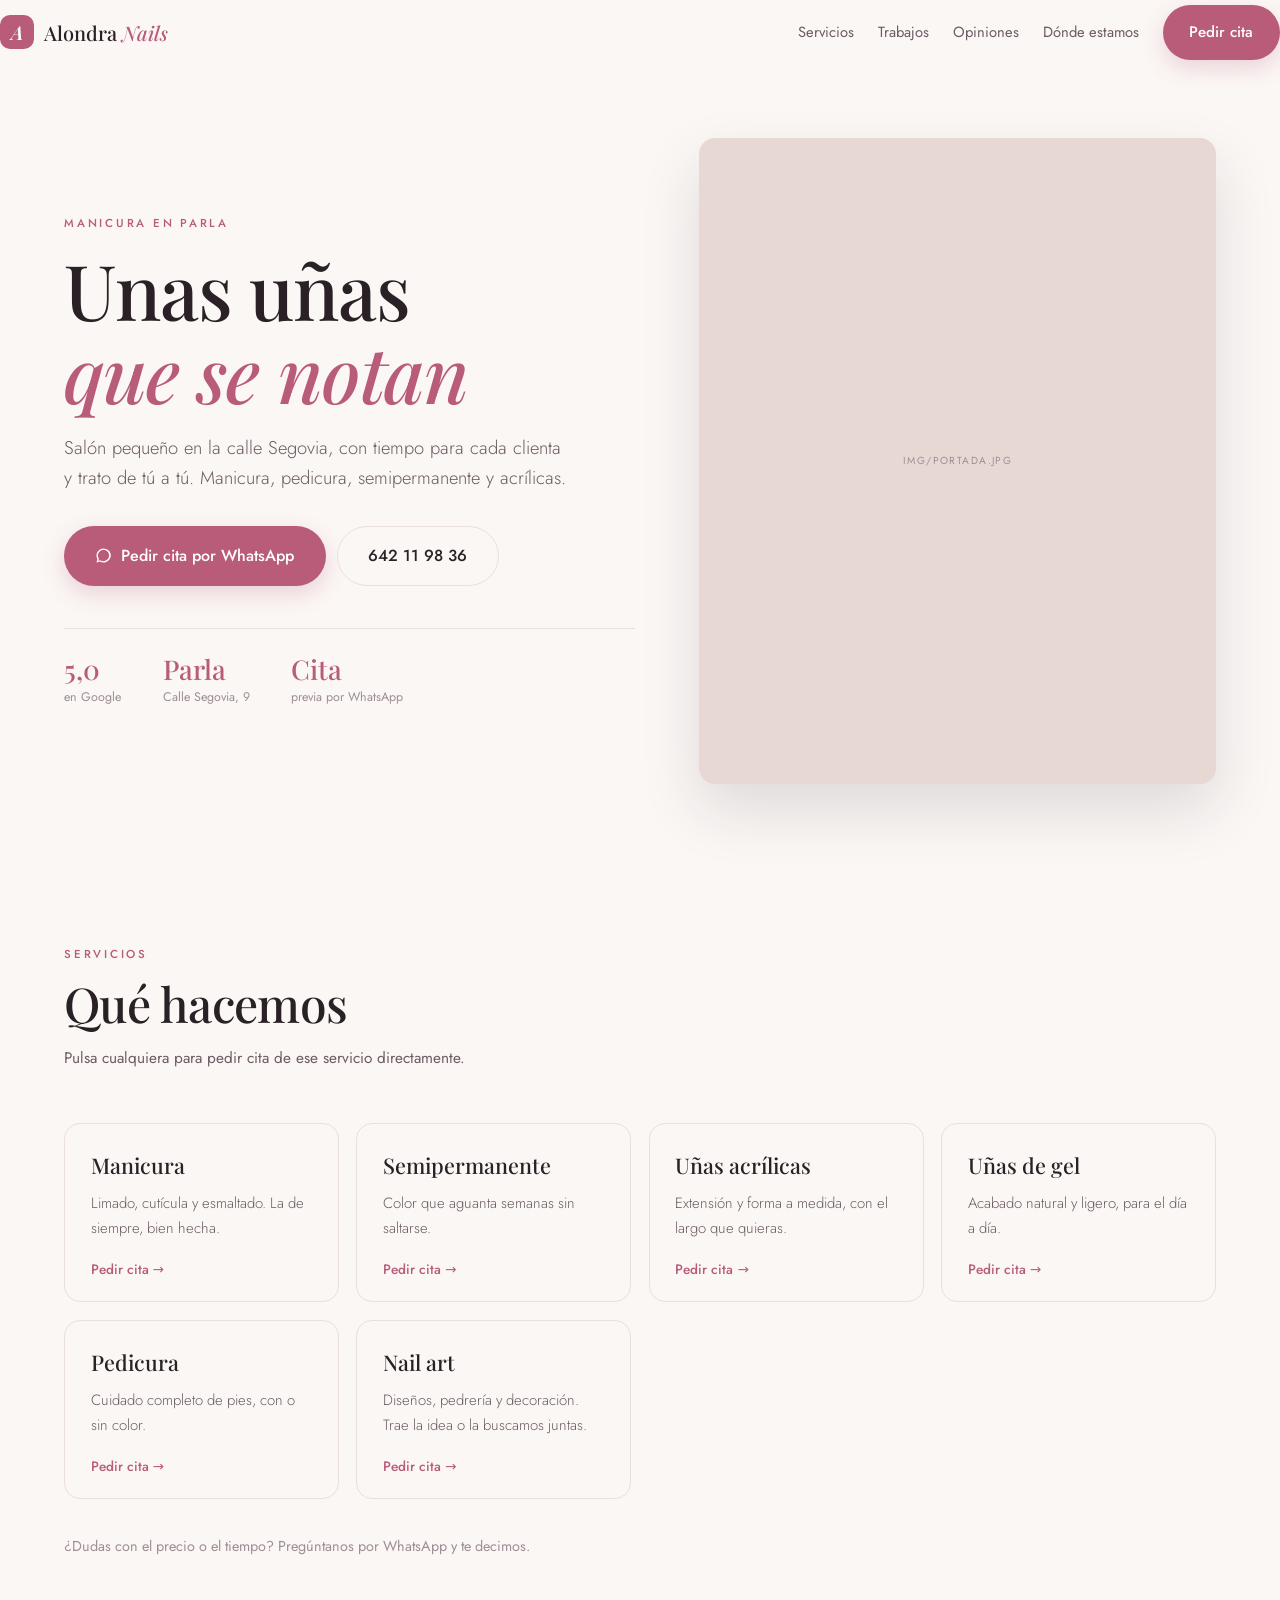
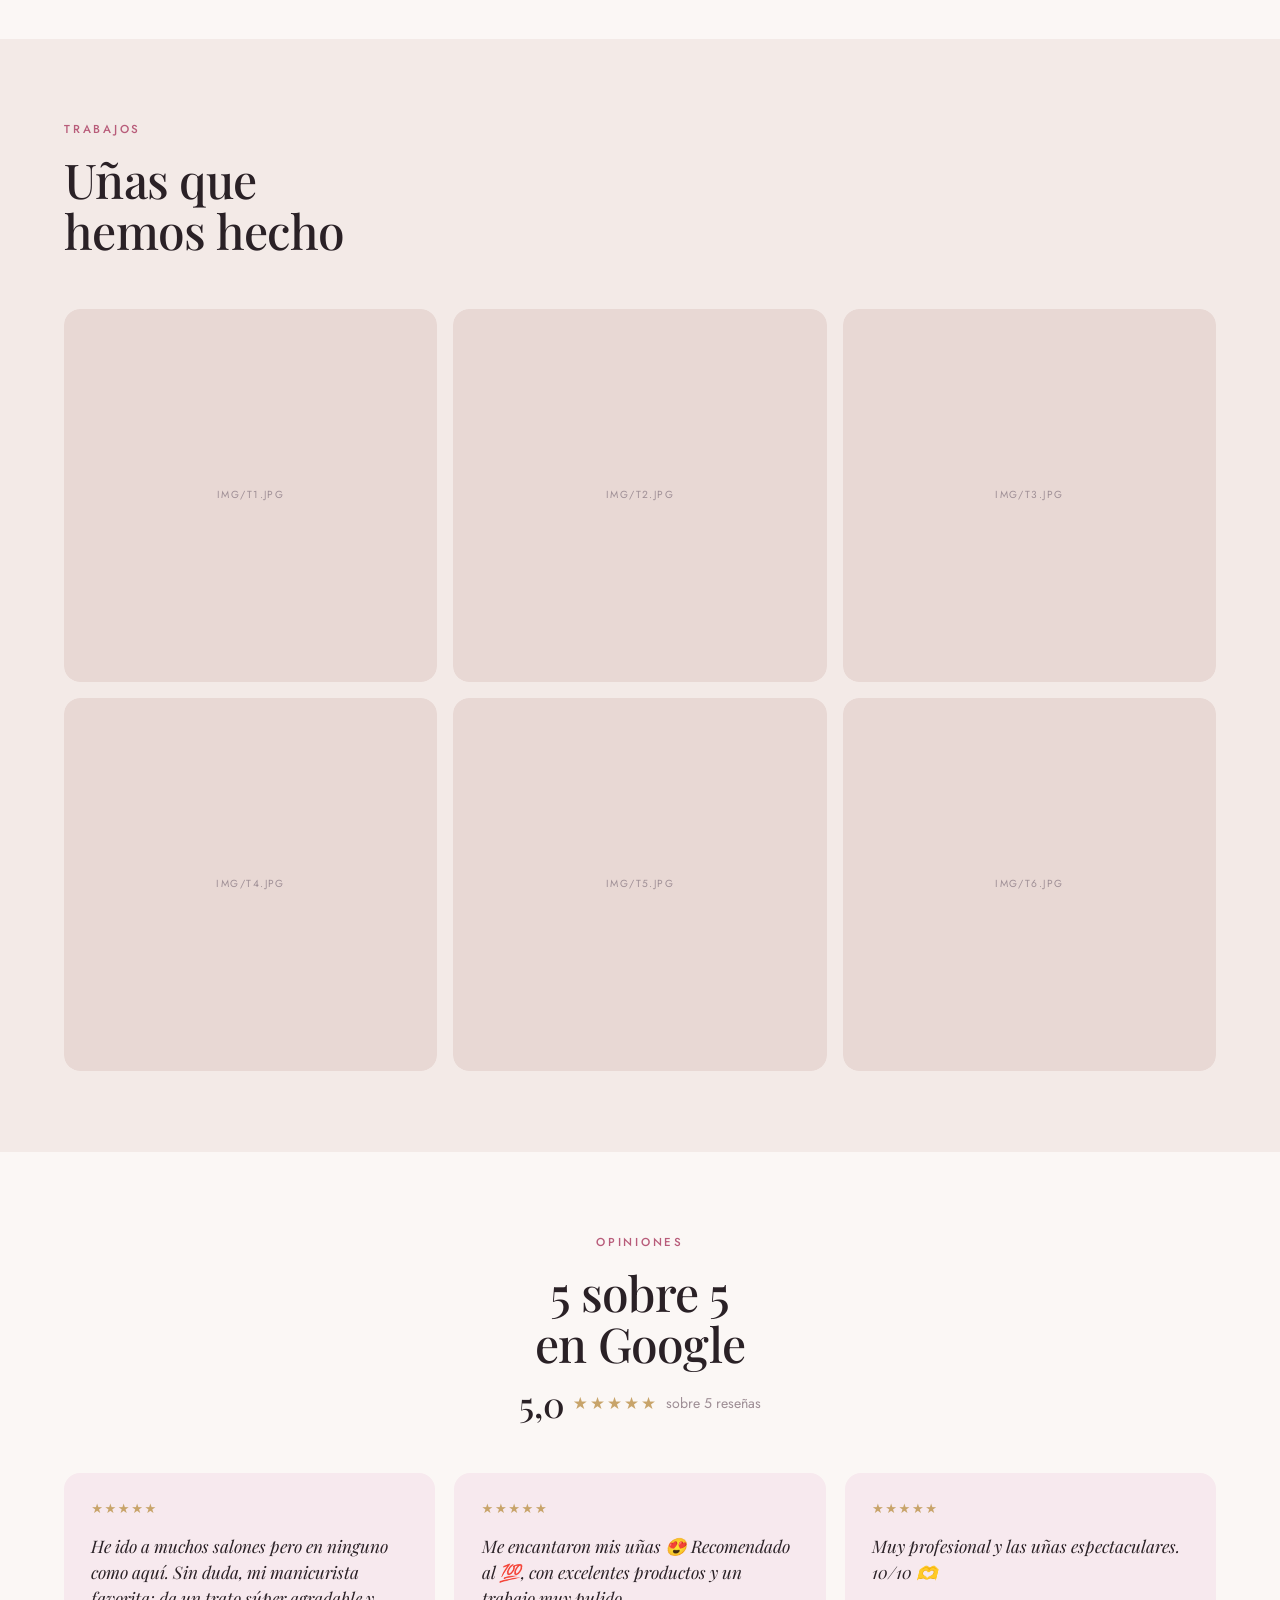
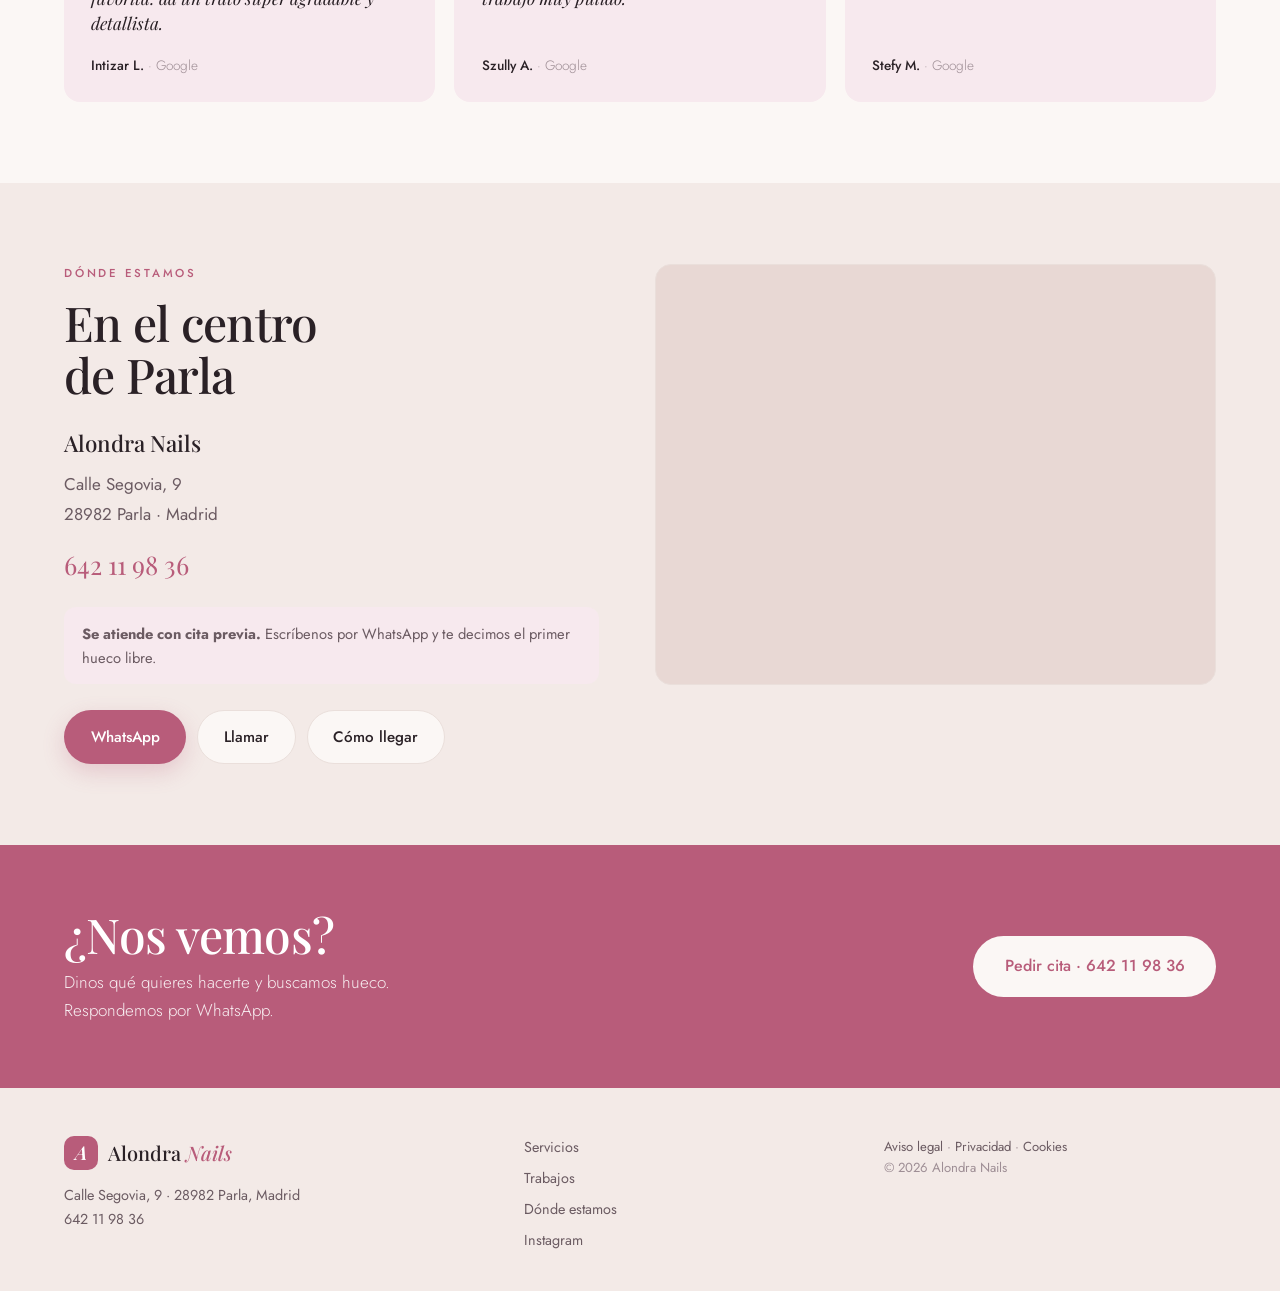
==== alondra-nails/index.html @ 0e596aa4 "Añadir la web de Alondra Nails Salón de manicura en Parla. Datos de su ficha de Google: dirección en" ====
<!DOCTYPE html>
<html lang="es">
<head>
<meta charset="utf-8">
<meta name="viewport" content="width=device-width, initial-scale=1">
<title>Alondra Nails — Manicura en Parla</title>
<meta name="description" content="Salón de manicura en Parla, Madrid. Calle Segovia 9. Manicura, pedicura, semipermanente y uñas acrílicas. 5 sobre 5 en Google. Pide cita por WhatsApp: 642 11 98 36.">
<meta name="theme-color" content="#FBF7F5">
<!-- TODO: canonical y og:image absolutos cuando haya dominio -->

<meta property="og:type" content="website">
<meta property="og:title" content="Alondra Nails — Manicura en Parla">
<meta property="og:description" content="Manicura, pedicura y uñas en Parla. Cita por WhatsApp.">
<meta property="og:locale" content="es_ES">

<link rel="icon" href="data:image/svg+xml,%3Csvg xmlns='http://www.w3.org/2000/svg' viewBox='0 0 32 32'%3E%3Crect width='32' height='32' rx='8' fill='%23B85C7A'/%3E%3Ctext x='16' y='23' font-family='Georgia,serif' font-size='19' font-style='italic' fill='%23FBF7F5' text-anchor='middle'%3EA%3C/text%3E%3C/svg%3E">

<link rel="preconnect" href="https://fonts.googleapis.com">
<link rel="preconnect" href="https://fonts.gstatic.com" crossorigin>
<link href="https://fonts.googleapis.com/css2?family=Playfair+Display:ital,wght@0,500;0,600;1,500&family=Jost:wght@300;400;500;600&display=swap" rel="stylesheet">
<link rel="stylesheet" href="styles.css">

<!-- Sin aggregateRating a propósito: Google no admite que un negocio publique
     su propia valoración media y puede penalizar el resultado enriquecido.
     El 5,0 sí aparece en el texto visible de la página. -->
<script type="application/ld+json">
{
  "@context": "https://schema.org",
  "@type": "NailSalon",
  "name": "Alondra Nails",
  "description": "Salón de manicura en Parla, Madrid.",
  "telephone": "+34642119836",
  "address": {
    "@type": "PostalAddress",
    "streetAddress": "Calle Segovia, 9",
    "postalCode": "28982",
    "addressLocality": "Parla",
    "addressRegion": "Madrid",
    "addressCountry": "ES"
  },
  "areaServed": "Parla, Madrid",
  "currenciesAccepted": "EUR"
}
</script>
</head>
<body>

<a class="skip" href="#main">Saltar al contenido</a>

<header class="bar" id="bar">
  <div class="wrap bar__in">
    <a class="brand" href="#top">
      <span class="brand__mark" aria-hidden="true">A</span>
      <span class="brand__name">Alondra <em>Nails</em></span>
    </a>

    <nav class="nav" id="nav" aria-label="Principal">
      <a href="#servicios">Servicios</a>
      <a href="#trabajos">Trabajos</a>
      <a href="#opiniones">Opiniones</a>
      <a href="#donde">Dónde estamos</a>
      <a class="btn btn--solid nav__cta" href="#" data-cita="general">Pedir cita</a>
    </nav>

    <button class="burger" id="burger" aria-label="Abrir menú" aria-expanded="false" aria-controls="nav">
      <span></span><span></span>
    </button>
  </div>
</header>

<main id="main">

  <!-- ══════════ PORTADA ══════════ -->
  <section class="hero" id="top">
    <div class="wrap hero__grid">
      <div>
        <p class="kicker" data-reveal>Manicura en Parla</p>
        <h1 data-reveal>Unas uñas<br><em>que se notan</em></h1>
        <p class="lead" data-reveal>
          Salón pequeño en la calle Segovia, con tiempo para cada clienta y
          trato de tú a tú. Manicura, pedicura, semipermanente y acrílicas.
        </p>

        <div class="cta-row" data-reveal>
          <a class="btn btn--solid btn--lg" href="#" data-cita="general">
            <svg class="ico" viewBox="0 0 24 24" aria-hidden="true"><path d="M12 2a10 10 0 00-8.6 15l-1.3 4.8 4.9-1.3A10 10 0 1012 2zm0 18a8 8 0 01-4.1-1.1l-.3-.2-2.9.8.8-2.8-.2-.3A8 8 0 1112 20z"/></svg>
            Pedir cita por WhatsApp
          </a>
          <a class="btn btn--line btn--lg" href="tel:+34642119836">642 11 98 36</a>
        </div>

        <dl class="facts" data-reveal>
          <div><dt>5,0</dt><dd>en Google</dd></div>
          <div><dt>Parla</dt><dd>Calle Segovia, 9</dd></div>
          <div><dt>Cita</dt><dd>previa por WhatsApp</dd></div>
        </dl>
      </div>

      <figure class="ph hero__ph" data-label="img/portada.jpg" data-reveal>
        <img src="img/portada.jpg" alt="Trabajo de uñas de Alondra Nails" fetchpriority="high" decoding="async">
      </figure>
    </div>
  </section>

  <!-- ══════════ SERVICIOS ══════════ -->
  <section class="sec" id="servicios">
    <div class="wrap">
      <header class="sec__head" data-reveal>
        <p class="kicker">Servicios</p>
        <h2>Qué hacemos</h2>
        <p class="sec__note">
          <!-- TODO: confirmar la lista completa y los precios con el salón.
                    Estos son los servicios habituales de un salón de manicura;
                    no vienen de su ficha. -->
          Pulsa cualquiera para pedir cita de ese servicio directamente.
        </p>
      </header>

      <ul class="servicios" data-reveal>
        <li>
          <h3>Manicura</h3>
          <p>Limado, cutícula y esmaltado. La de siempre, bien hecha.</p>
          <a class="servicios__cta" href="#" data-cita="manicura">Pedir cita →</a>
        </li>
        <li>
          <h3>Semipermanente</h3>
          <p>Color que aguanta semanas sin saltarse.</p>
          <a class="servicios__cta" href="#" data-cita="esmaltado semipermanente">Pedir cita →</a>
        </li>
        <li>
          <h3>Uñas acrílicas</h3>
          <p>Extensión y forma a medida, con el largo que quieras.</p>
          <a class="servicios__cta" href="#" data-cita="uñas acrílicas">Pedir cita →</a>
        </li>
        <li>
          <h3>Uñas de gel</h3>
          <p>Acabado natural y ligero, para el día a día.</p>
          <a class="servicios__cta" href="#" data-cita="uñas de gel">Pedir cita →</a>
        </li>
        <li>
          <h3>Pedicura</h3>
          <p>Cuidado completo de pies, con o sin color.</p>
          <a class="servicios__cta" href="#" data-cita="pedicura">Pedir cita →</a>
        </li>
        <li>
          <h3>Nail art</h3>
          <p>Diseños, pedrería y decoración. Trae la idea o la buscamos juntas.</p>
          <a class="servicios__cta" href="#" data-cita="nail art">Pedir cita →</a>
        </li>
      </ul>

      <p class="sec__foot" data-reveal>
        <!-- TODO: añadir precios cuando los facilite el salón -->
        ¿Dudas con el precio o el tiempo? Pregúntanos por WhatsApp y te decimos.
      </p>
    </div>
  </section>

  <!-- ══════════ TRABAJOS ══════════ -->
  <section class="sec sec--tint" id="trabajos">
    <div class="wrap">
      <header class="sec__head" data-reveal>
        <p class="kicker">Trabajos</p>
        <h2>Uñas que<br>hemos hecho</h2>
      </header>

      <!-- TODO: sustituir por fotos reales de trabajos del salón -->
      <ul class="galeria" data-reveal>
        <li><button class="galeria__item" data-caption="Semipermanente">
          <figure class="ph" data-label="img/t1.jpg"><img src="img/t1.jpg" alt="Uñas con esmaltado semipermanente" loading="lazy" decoding="async"></figure>
        </button></li>
        <li><button class="galeria__item" data-caption="Acrílicas">
          <figure class="ph" data-label="img/t2.jpg"><img src="img/t2.jpg" alt="Uñas acrílicas" loading="lazy" decoding="async"></figure>
        </button></li>
        <li><button class="galeria__item" data-caption="Nail art">
          <figure class="ph" data-label="img/t3.jpg"><img src="img/t3.jpg" alt="Diseño de nail art" loading="lazy" decoding="async"></figure>
        </button></li>
        <li><button class="galeria__item" data-caption="Francesa">
          <figure class="ph" data-label="img/t4.jpg"><img src="img/t4.jpg" alt="Manicura francesa" loading="lazy" decoding="async"></figure>
        </button></li>
        <li><button class="galeria__item" data-caption="Pedicura">
          <figure class="ph" data-label="img/t5.jpg"><img src="img/t5.jpg" alt="Pedicura" loading="lazy" decoding="async"></figure>
        </button></li>
        <li><button class="galeria__item" data-caption="El salón">
          <figure class="ph" data-label="img/t6.jpg"><img src="img/t6.jpg" alt="Interior del salón" loading="lazy" decoding="async"></figure>
        </button></li>
      </ul>
    </div>
  </section>

  <!-- ══════════ OPINIONES ══════════ -->
  <section class="sec" id="opiniones">
    <div class="wrap">
      <header class="sec__head sec__head--centro" data-reveal>
        <p class="kicker">Opiniones</p>
        <h2>5 sobre 5<br>en Google</h2>
        <p class="nota">
          <span class="nota__n">5,0</span>
          <span class="estrellas" aria-hidden="true">★★★★★</span>
          <span class="sr">5 sobre 5</span>
          <span class="nota__txt">sobre 5 reseñas</span>
        </p>
      </header>

      <ul class="opiniones" data-reveal>
        <li>
          <figure>
            <p class="estrellas estrellas--sm" aria-label="5 sobre 5"><span aria-hidden="true">★★★★★</span></p>
            <blockquote>
              He ido a muchos salones pero en ninguno como aquí. Sin duda, mi
              manicurista favorita: da un trato súper agradable y detallista.
            </blockquote>
            <figcaption>Intizar L. <span>· Google</span></figcaption>
          </figure>
        </li>
        <li>
          <figure>
            <p class="estrellas estrellas--sm" aria-label="5 sobre 5"><span aria-hidden="true">★★★★★</span></p>
            <blockquote>
              Me encantaron mis uñas 😍 Recomendado al 💯, con excelentes
              productos y un trabajo muy pulido.
            </blockquote>
            <figcaption>Szully A. <span>· Google</span></figcaption>
          </figure>
        </li>
        <li>
          <figure>
            <p class="estrellas estrellas--sm" aria-label="5 sobre 5"><span aria-hidden="true">★★★★★</span></p>
            <blockquote>
              Muy profesional y las uñas espectaculares. 10/10 🫶
            </blockquote>
            <figcaption>Stefy M. <span>· Google</span></figcaption>
          </figure>
        </li>
      </ul>
    </div>
  </section>

  <!-- ══════════ DÓNDE ══════════ -->
  <section class="sec sec--tint" id="donde">
    <div class="wrap two">
      <div data-reveal>
        <p class="kicker">Dónde estamos</p>
        <h2>En el centro<br>de Parla</h2>

        <address>
          <strong>Alondra Nails</strong>
          Calle Segovia, 9<br>
          28982 Parla · Madrid
        </address>

        <p class="tel"><a href="tel:+34642119836">642 11 98 36</a></p>

        <p class="aviso">
          <!-- TODO: confirmar el horario completo. En su ficha de Google solo
                    consta "Cierra a las 7:30 del domingo", que no basta para
                    montar una tabla semanal. -->
          <strong>Se atiende con cita previa.</strong> Escríbenos por WhatsApp y
          te decimos el primer hueco libre.
        </p>

        <div class="cta-row">
          <a class="btn btn--solid" href="#" data-cita="general">WhatsApp</a>
          <a class="btn btn--line" href="tel:+34642119836">Llamar</a>
          <a class="btn btn--line" href="https://www.google.com/maps/search/?api=1&query=Calle+Segovia+9+28982+Parla+Madrid" target="_blank" rel="noopener">Cómo llegar</a>
        </div>
      </div>

      <div class="mapa" data-reveal>
        <iframe
          title="Mapa con la ubicación de Alondra Nails"
          src="https://maps.google.com/maps?q=Calle%20Segovia%209%2C%2028982%20Parla%2C%20Madrid&hl=es&z=17&output=embed"
          loading="lazy" referrerpolicy="no-referrer-when-downgrade" allowfullscreen></iframe>
      </div>
    </div>
  </section>

  <!-- ══════════ CITA ══════════ -->
  <section class="cierre" id="cita">
    <div class="wrap cierre__in" data-reveal>
      <div>
        <h2>¿Nos vemos?</h2>
        <p>Dinos qué quieres hacerte y buscamos hueco. Respondemos por WhatsApp.</p>
      </div>
      <a class="btn btn--claro btn--lg" href="#" data-cita="general">Pedir cita · 642 11 98 36</a>
    </div>
  </section>
</main>

<footer class="pie">
  <div class="wrap pie__in">
    <div>
      <p class="brand brand--pie">
        <span class="brand__mark" aria-hidden="true">A</span>
        <span class="brand__name">Alondra <em>Nails</em></span>
      </p>
      <p class="pie__dir">
        Calle Segovia, 9 · 28982 Parla, Madrid<br>
        <a href="tel:+34642119836">642 11 98 36</a>
      </p>
    </div>
    <nav class="pie__nav" aria-label="Pie">
      <a href="#servicios">Servicios</a>
      <a href="#trabajos">Trabajos</a>
      <a href="#donde">Dónde estamos</a>
      <!-- TODO: enlace real de Instagram, que en este sector es donde está el público -->
      <a href="#">Instagram</a>
    </nav>
    <p class="pie__legal">
      <a href="#">Aviso legal</a> · <a href="#">Privacidad</a> · <a href="#">Cookies</a><br>
      © <span id="year">2026</span> Alondra Nails
    </p>
  </div>
</footer>

<a class="sticky" href="#" data-cita="general">Pedir cita por WhatsApp</a>

<div class="visor" id="visor" hidden>
  <button class="visor__cerrar" id="visorCerrar" aria-label="Cerrar">×</button>
  <figure class="visor__fig">
    <div id="visorMedio"></div>
    <figcaption id="visorPie"></figcaption>
  </figure>
</div>

<script src="script.js"></script>
</body>
</html>
---- alondra-nails/styles.css ----
/* ============================================================
   Alondra Nails — Parla
   Crema cálida, tinta ciruela y un rosa empolvado de acento.
   ============================================================ */

:root {
  --crema:   #FBF7F5;
  --crema-2: #F3EAE7;
  --arena:   #E8D8D4;
  --tinta:   #2A2126;
  --tinta-2: #6B5B62;
  --tinta-3: #9E8E95;
  --rosa:    #B85C7A;
  --rosa-2:  #C9708C;
  --rosa-3:  #F7E9EE;
  --oro:     #C8A46A;
  --linea:   #EADFDB;

  --disp: "Playfair Display", Georgia, "Times New Roman", serif;
  --sans: "Jost", system-ui, -apple-system, "Segoe UI", Roboto, Helvetica, Arial, sans-serif;

  --sec-y: clamp(4rem, 9vh, 7rem);
  --r:     16px;
  --bar:   66px;
}

/* ---------- Base ---------- */

*, *::before, *::after { box-sizing: border-box; }
* { margin: 0; padding: 0; }
[hidden] { display: none !important; }

html { scroll-behavior: smooth; scroll-padding-top: calc(var(--bar) + 1rem); -webkit-text-size-adjust: 100%; }

body {
  /* clip y no hidden: hidden convertiría el body en un segundo contenedor de
     scroll y en iOS la página se traba al bajar. */
  overflow-x: clip;
  background: var(--crema);
  color: var(--tinta);
  font-family: var(--sans);
  font-size: 17px;
  line-height: 1.65;
  -webkit-font-smoothing: antialiased;
  padding-bottom: 70px;
}
@media (min-width: 800px) { body { padding-bottom: 0; } }

img, svg, iframe { display: block; max-width: 100%; }
iframe { border: 0; }
a { color: var(--rosa); text-underline-offset: .22em; }
button { font: inherit; color: inherit; background: none; border: 0; cursor: pointer; }
ul { list-style: none; }
:focus-visible { outline: 2.5px solid var(--rosa); outline-offset: 3px; border-radius: 4px; }

.wrap { width: min(1160px, 90vw); margin-inline: auto; }

.sr {
  position: absolute; width: 1px; height: 1px; padding: 0; margin: -1px;
  overflow: hidden; clip: rect(0 0 0 0); white-space: nowrap; border: 0;
}
.skip {
  position: absolute; left: 50%; translate: -50% -150%; z-index: 200;
  background: var(--rosa); color: #fff; padding: .7rem 1.2rem;
  border-radius: 0 0 12px 12px; text-decoration: none; font-weight: 600;
  transition: translate .2s;
}
.skip:focus { translate: -50% 0; }

/* ---------- Tipografía ---------- */

h1, h2 { font-family: var(--disp); font-weight: 500; line-height: 1.08; letter-spacing: -.015em; }
h1 { font-size: clamp(2.7rem, 6.5vw, 4.8rem); }
h2 { font-size: clamp(2rem, 4vw, 3rem); }
h1 em, h2 em { font-style: italic; color: var(--rosa); }

.kicker {
  font-size: .72rem; letter-spacing: .24em; text-transform: uppercase;
  font-weight: 500; color: var(--rosa); margin-bottom: .9rem;
}
.lead { font-size: clamp(1.03rem, 1.5vw, 1.15rem); color: var(--tinta-2); max-width: 46ch; font-weight: 300; }

/* ---------- Marcos de foto ---------- */

.ph { position: relative; overflow: hidden; background: var(--arena); border-radius: var(--r); }
.ph::after {
  content: attr(data-label);
  position: absolute; inset: 0; z-index: 0;
  display: grid; place-items: center; padding: 1rem; text-align: center;
  font-size: .64rem; letter-spacing: .14em; text-transform: uppercase;
  color: var(--tinta-3); pointer-events: none;
}
.ph img {
  position: relative; z-index: 1; width: 100%; height: 100%; object-fit: cover;
  transition: transform .7s cubic-bezier(.2,.7,.3,1);
}
.ph img[data-missing] { opacity: 0; }

/* ---------- Botones ---------- */

.btn {
  display: inline-flex; align-items: center; justify-content: center; gap: .55rem;
  padding: .85rem 1.6rem; border: 1.5px solid transparent; border-radius: 100px;
  font-weight: 500; font-size: .95rem; text-decoration: none;
  transition: background .18s, color .18s, border-color .18s, transform .18s, box-shadow .18s;
}
.btn:hover { transform: translateY(-2px); }
.btn--solid { background: var(--rosa); color: #fff; box-shadow: 0 8px 22px rgba(184,92,122,.24); }
.btn--solid:hover { background: var(--rosa-2); color: #fff; box-shadow: 0 12px 28px rgba(184,92,122,.32); }
.btn--line { border-color: var(--linea); color: var(--tinta); background: var(--crema); }
.btn--line:hover { border-color: var(--rosa); color: var(--rosa); }
.btn--claro { background: var(--crema); color: var(--rosa); }
.btn--lg { padding: 1rem 1.9rem; font-size: 1rem; }
.ico { width: 17px; height: 17px; fill: currentColor; }

.cta-row { display: flex; flex-wrap: wrap; gap: .7rem; }

/* ---------- Barra ---------- */

.bar {
  position: sticky; top: 0; z-index: 60;
  height: var(--bar); display: flex; align-items: center;
  background: rgba(251,247,245,.9);
  border-bottom: 1px solid transparent;
  transition: border-color .3s, background .3s;
}
.bar--stuck { background: var(--crema); border-bottom-color: var(--linea); }
.bar__in { display: flex; align-items: center; justify-content: space-between; gap: 1rem; width: 100%; }

.brand { display: inline-flex; align-items: center; gap: .6rem; text-decoration: none; color: var(--tinta); }
.brand__mark {
  display: grid; place-items: center;
  width: 34px; height: 34px; flex: none; border-radius: 10px;
  background: var(--rosa); color: #fff;
  font-family: var(--disp); font-style: italic; font-weight: 600; font-size: 1.2rem;
}
.brand__name { font-family: var(--disp); font-size: 1.25rem; font-weight: 500; white-space: nowrap; }
.brand__name em { font-style: italic; color: var(--rosa); }

.nav { display: flex; align-items: center; gap: 1.5rem; }
.nav > a:not(.btn) {
  font-size: .92rem; color: var(--tinta-2); text-decoration: none;
  padding-block: .3rem; border-bottom: 1.5px solid transparent;
  transition: color .2s, border-color .2s;
}
.nav > a:not(.btn):hover { color: var(--tinta); }
.nav > a.on { color: var(--rosa); border-bottom-color: var(--rosa); }

.burger { display: none; width: 42px; height: 42px; padding: 12px 9px; }
.burger span { display: block; height: 2px; border-radius: 2px; background: var(--tinta); transition: transform .3s; }
.burger span + span { margin-top: 6px; }
.bar--open .burger span:nth-child(1) { transform: translateY(4px) rotate(45deg); }
.bar--open .burger span:nth-child(2) { transform: translateY(-4px) rotate(-45deg); }

/* ---------- Portada ---------- */

.hero { padding: clamp(2.5rem, 6vw, 4.5rem) 0 clamp(3rem, 7vw, 5rem); }
.hero__grid { display: grid; grid-template-columns: 1.05fr .95fr; gap: clamp(2rem, 5vw, 4rem); align-items: center; }
.hero h1 { margin: 0 0 1.2rem; }
.hero .cta-row { margin-top: 2rem; }
.hero__ph { aspect-ratio: 4 / 5; box-shadow: 0 26px 60px rgba(42,33,38,.13); }

.facts {
  display: flex; flex-wrap: wrap; gap: 1rem 2.6rem;
  margin: 2.6rem 0 0; padding-top: 1.6rem; border-top: 1px solid var(--linea);
}
.facts dt { font-family: var(--disp); font-size: 1.7rem; font-weight: 500; line-height: 1.15; color: var(--rosa); }
.facts dd { margin: .1rem 0 0; font-size: .78rem; color: var(--tinta-3); }

/* ---------- Secciones ---------- */

.sec { padding: var(--sec-y) 0; }
.sec--tint { background: var(--crema-2); }
.sec__head { max-width: 52ch; margin-bottom: clamp(2.2rem, 4vw, 3.2rem); }
.sec__head--centro { max-width: 46ch; margin-inline: auto; text-align: center; }
.sec__head h2 { margin-bottom: 1rem; }
.sec__note { color: var(--tinta-2); font-size: .96rem; }
.sec__foot { margin-top: 2.2rem; font-size: .9rem; color: var(--tinta-3); }

.two { display: grid; gap: clamp(2rem, 5vw, 3.5rem); align-items: start; }
@media (min-width: 900px) { .two { grid-template-columns: 1fr 1.05fr; } }
.two h2 { margin-bottom: 1.4rem; }

/* ---------- Servicios ---------- */

.servicios { display: grid; grid-template-columns: repeat(auto-fit, minmax(260px, 1fr)); gap: 1.1rem; }
.servicios li {
  background: var(--crema); border: 1px solid var(--linea); border-radius: var(--r);
  padding: 1.5rem 1.6rem 1.3rem;
  display: flex; flex-direction: column;
  transition: border-color .2s, transform .2s, box-shadow .2s;
}
.sec--tint .servicios li { background: var(--crema); }
.servicios li:hover { border-color: var(--rosa); transform: translateY(-3px); box-shadow: 0 14px 34px rgba(42,33,38,.08); }
.servicios h3 { font-family: var(--disp); font-size: 1.35rem; font-weight: 500; margin-bottom: .5rem; }
.servicios p { font-size: .93rem; color: var(--tinta-2); flex: 1; font-weight: 300; }
.servicios__cta {
  margin-top: 1.1rem; font-size: .85rem; font-weight: 500;
  color: var(--rosa); text-decoration: none;
}
.servicios__cta:hover { text-decoration: underline; }

/* ---------- Galería ---------- */

.galeria { display: grid; grid-template-columns: repeat(3, 1fr); gap: 1rem; }
.galeria__item { display: block; width: 100%; position: relative; border-radius: var(--r); overflow: hidden; }
.galeria__item .ph { aspect-ratio: 1; }
.galeria__item:hover .ph img { transform: scale(1.05); }
.galeria__item::before {
  content: attr(data-caption);
  position: absolute; inset: auto 0 0 0; z-index: 2;
  padding: 2rem .9rem .8rem;
  background: linear-gradient(transparent, rgba(42,33,38,.72));
  color: #fff; font-size: .84rem; text-align: left;
  opacity: 0; transition: opacity .25s;
}
.galeria__item:hover::before, .galeria__item:focus-visible::before { opacity: 1; }

/* ---------- Opiniones ---------- */

.nota { display: flex; align-items: center; justify-content: center; gap: .5rem; flex-wrap: wrap; }
.nota__n { font-family: var(--disp); font-size: 2.2rem; font-weight: 500; color: var(--tinta); line-height: 1; }
.nota__txt { font-size: .88rem; color: var(--tinta-3); }
.estrellas { color: var(--oro); letter-spacing: .12em; font-size: 1.05rem; }
.estrellas--sm { font-size: .82rem; margin-bottom: .8rem; }

.opiniones { display: grid; grid-template-columns: repeat(3, 1fr); gap: 1.2rem; }
.opiniones figure {
  height: 100%; display: flex; flex-direction: column;
  background: var(--rosa-3); border-radius: var(--r);
  padding: 1.6rem 1.7rem;
}
.opiniones blockquote {
  flex: 1; font-family: var(--disp); font-size: 1.08rem; font-style: italic;
  line-height: 1.5; color: var(--tinta);
}
.opiniones figcaption { margin-top: 1.1rem; font-size: .85rem; font-weight: 500; }
.opiniones figcaption span { font-weight: 300; color: var(--tinta-3); }

/* ---------- Dónde ---------- */

address { font-style: normal; line-height: 1.8; color: var(--tinta-2); margin-bottom: .8rem; }
address strong {
  display: block; margin-bottom: .3rem; color: var(--tinta);
  font-family: var(--disp); font-size: 1.4rem; font-weight: 500;
}
.tel { margin-bottom: 1.4rem; }
.tel a { font-family: var(--disp); font-size: 1.6rem; text-decoration: none; }
.tel a:hover { text-decoration: underline; }

.aviso {
  font-size: .92rem; color: var(--tinta-2);
  background: var(--rosa-3); border-radius: 12px;
  padding: .9rem 1.1rem; margin-bottom: 1.6rem;
}

.mapa { border-radius: var(--r); overflow: hidden; border: 1px solid var(--linea); aspect-ratio: 4 / 3; background: var(--arena); }
.mapa iframe { width: 100%; height: 100%; }

/* ---------- Cierre ---------- */

.cierre { background: var(--rosa); color: #fff; padding: clamp(2.6rem, 6vw, 4rem) 0; }
.cierre__in { display: flex; flex-wrap: wrap; align-items: center; justify-content: space-between; gap: 1.6rem; }
.cierre h2 { color: #fff; margin-bottom: .4rem; }
.cierre p { color: rgba(255,255,255,.9); max-width: 42ch; font-weight: 300; }

/* ---------- Pie ---------- */

.pie { background: var(--crema-2); padding: 3rem 0 2.4rem; font-size: .9rem; color: var(--tinta-2); }
.pie__in { display: grid; grid-template-columns: 1.3fr 1fr 1fr; gap: 1.8rem; align-items: start; }
.brand--pie { margin-bottom: .9rem; }
.pie__nav { display: grid; gap: .45rem; justify-items: start; }
.pie a { text-decoration: none; color: var(--tinta-2); }
.pie a:hover { color: var(--rosa); text-decoration: underline; }
.pie__legal { font-size: .82rem; color: var(--tinta-3); }

/* ---------- CTA fija ---------- */

.sticky {
  position: fixed; inset: auto 0 0; z-index: 70;
  display: flex; align-items: center; justify-content: center;
  padding: 1.1rem; background: var(--rosa); color: #fff;
  font-weight: 500; text-decoration: none;
}
@media (min-width: 800px) { .sticky { display: none; } }

/* ---------- Visor ---------- */

.visor {
  position: fixed; inset: 0; z-index: 100;
  display: grid; place-items: center; padding: 1.5rem;
  background: rgba(42,33,38,.9); backdrop-filter: blur(6px);
  animation: fade .2s;
}
@keyframes fade { from { opacity: 0; } }
.visor__fig { width: min(880px, 100%); text-align: center; }
.visor__fig > div { aspect-ratio: 1; max-height: 74vh; margin-inline: auto; }
.visor__fig .ph { height: 100%; }
.visor__fig figcaption { margin-top: .9rem; color: #fff; font-size: .9rem; }
.visor__cerrar {
  position: absolute; top: 1rem; right: 1.3rem;
  width: 44px; height: 44px; font-size: 2rem; line-height: 1; color: #fff;
}

/* ---------- Aparición ---------- */

[data-reveal] { opacity: 0; transform: translateY(18px); transition: opacity .6s ease, transform .6s ease; }
[data-reveal].in { opacity: 1; transform: none; }

/* ---------- Responsive ---------- */

@media (max-width: 980px) {
  .hero__grid { grid-template-columns: 1fr; }
  .hero__ph { aspect-ratio: 4 / 3; order: -1; }
  .opiniones { grid-template-columns: 1fr; }
  .galeria { grid-template-columns: repeat(2, 1fr); }
  .pie__in { grid-template-columns: 1fr 1fr; }
}

@media (max-width: 700px) {
  body { font-size: 16px; }
  .burger { display: block; }
  .nav {
    position: fixed; inset: var(--bar) 0 auto;
    flex-direction: column; align-items: stretch; gap: 0;
    background: var(--crema); border-bottom: 1px solid var(--linea);
    box-shadow: 0 18px 40px rgba(42,33,38,.12);
    padding: .4rem 5vw 1.4rem;
    max-height: calc(100svh - var(--bar)); overflow-y: auto;
    /* Cerrado tiene que ser inerte: si solo se recorta, sigue siendo una capa
       fija y desplazable que se come el arrastre del dedo en iOS. */
    visibility: hidden; pointer-events: none;
    clip-path: inset(0 0 100% 0);
    transition: clip-path .3s ease, visibility 0s linear .3s;
  }
  .bar--open .nav {
    visibility: visible; pointer-events: auto;
    clip-path: inset(0 0 0 0);
    transition: clip-path .3s ease, visibility 0s;
  }
  .nav > a:not(.btn) { padding: .9rem 0; border-bottom: 1px solid var(--linea); font-size: 1rem; }
  .nav__cta { margin-top: 1rem; }

  .facts { gap: 1rem 2rem; }
  .cierre__in { flex-direction: column; align-items: flex-start; }
  .pie__in { grid-template-columns: 1fr; gap: 1.5rem; }
}

@media (prefers-reduced-motion: reduce) {
  html { scroll-behavior: auto; }
  *, *::before, *::after {
    animation-duration: .001ms !important; animation-iteration-count: 1 !important;
    transition-duration: .001ms !important;
  }
  [data-reveal] { opacity: 1; transform: none; }
}

@media print {
  .bar, .sticky, .mapa, .cierre, .visor, .galeria { display: none !important; }
  body { background: #fff; color: #000; font-size: 11pt; padding: 0; }
  .sec { padding: 1rem 0; }
  [data-reveal] { opacity: 1; transform: none; }
}
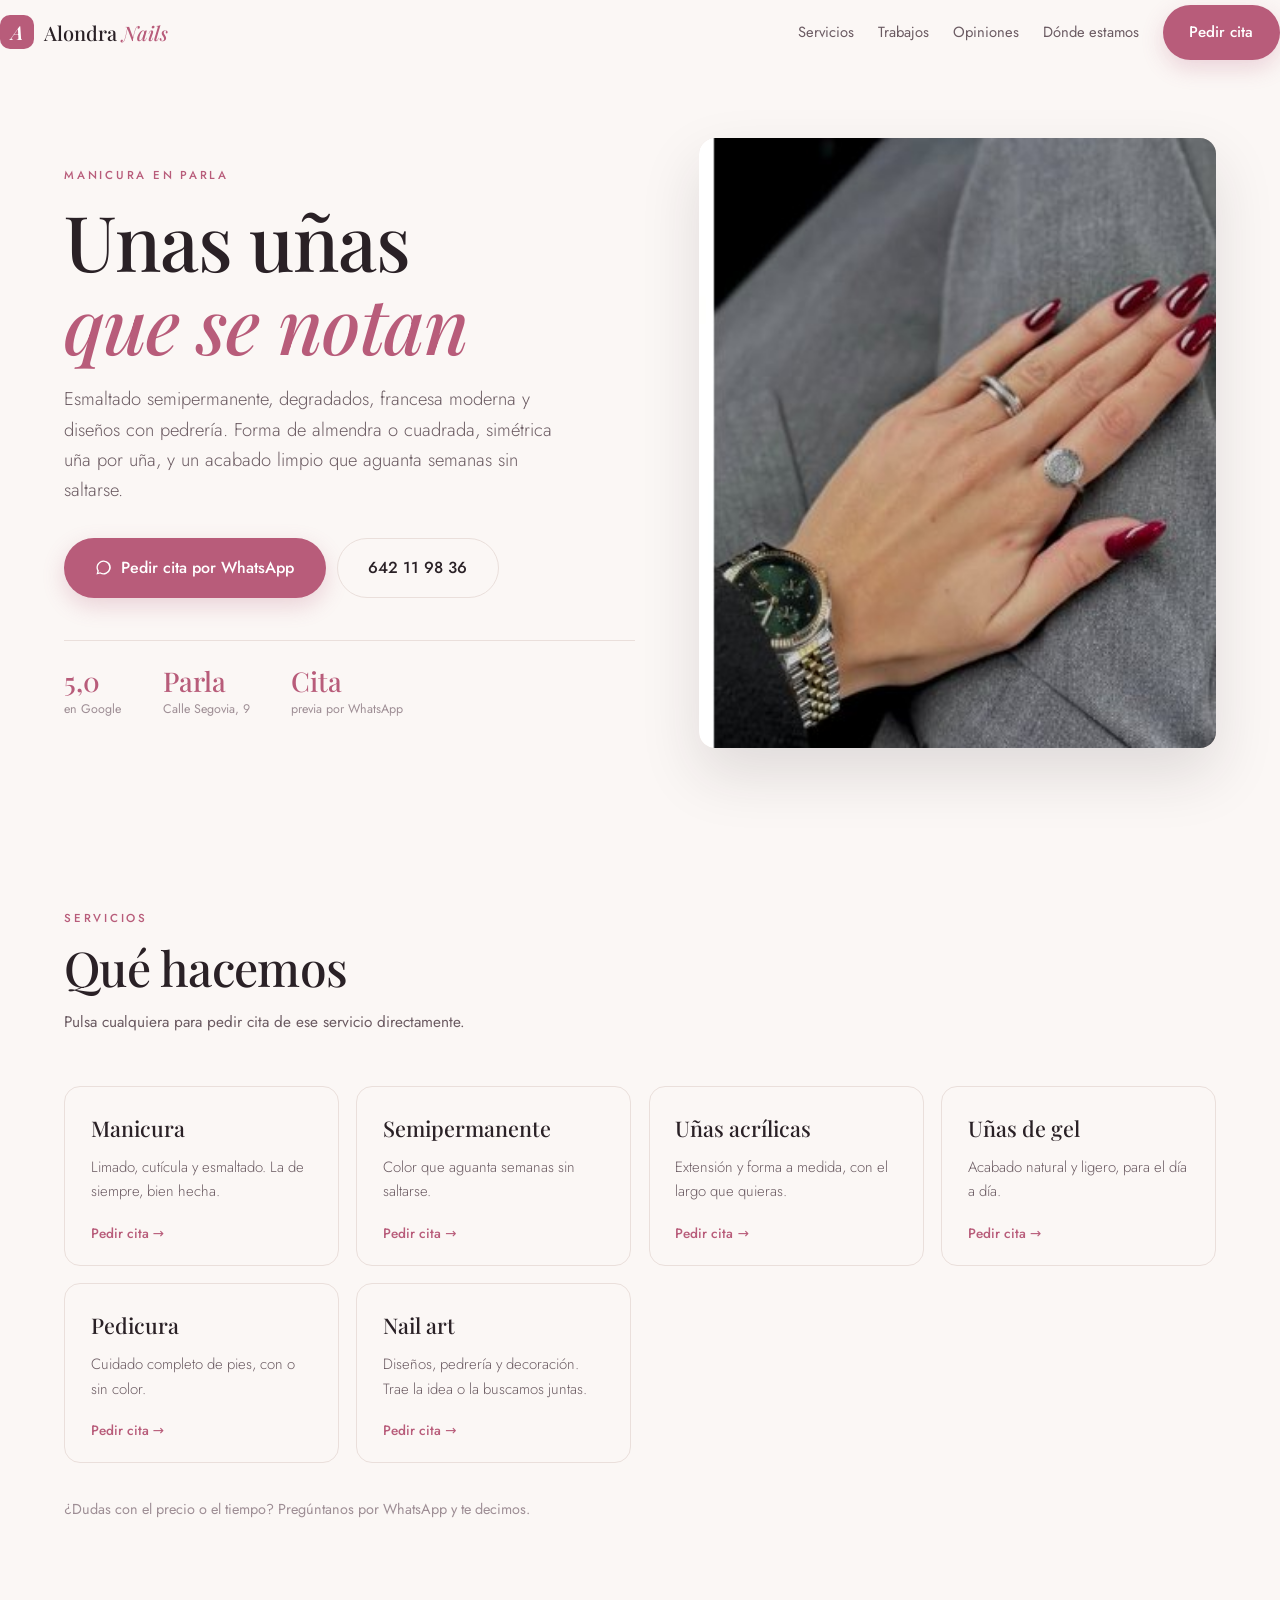
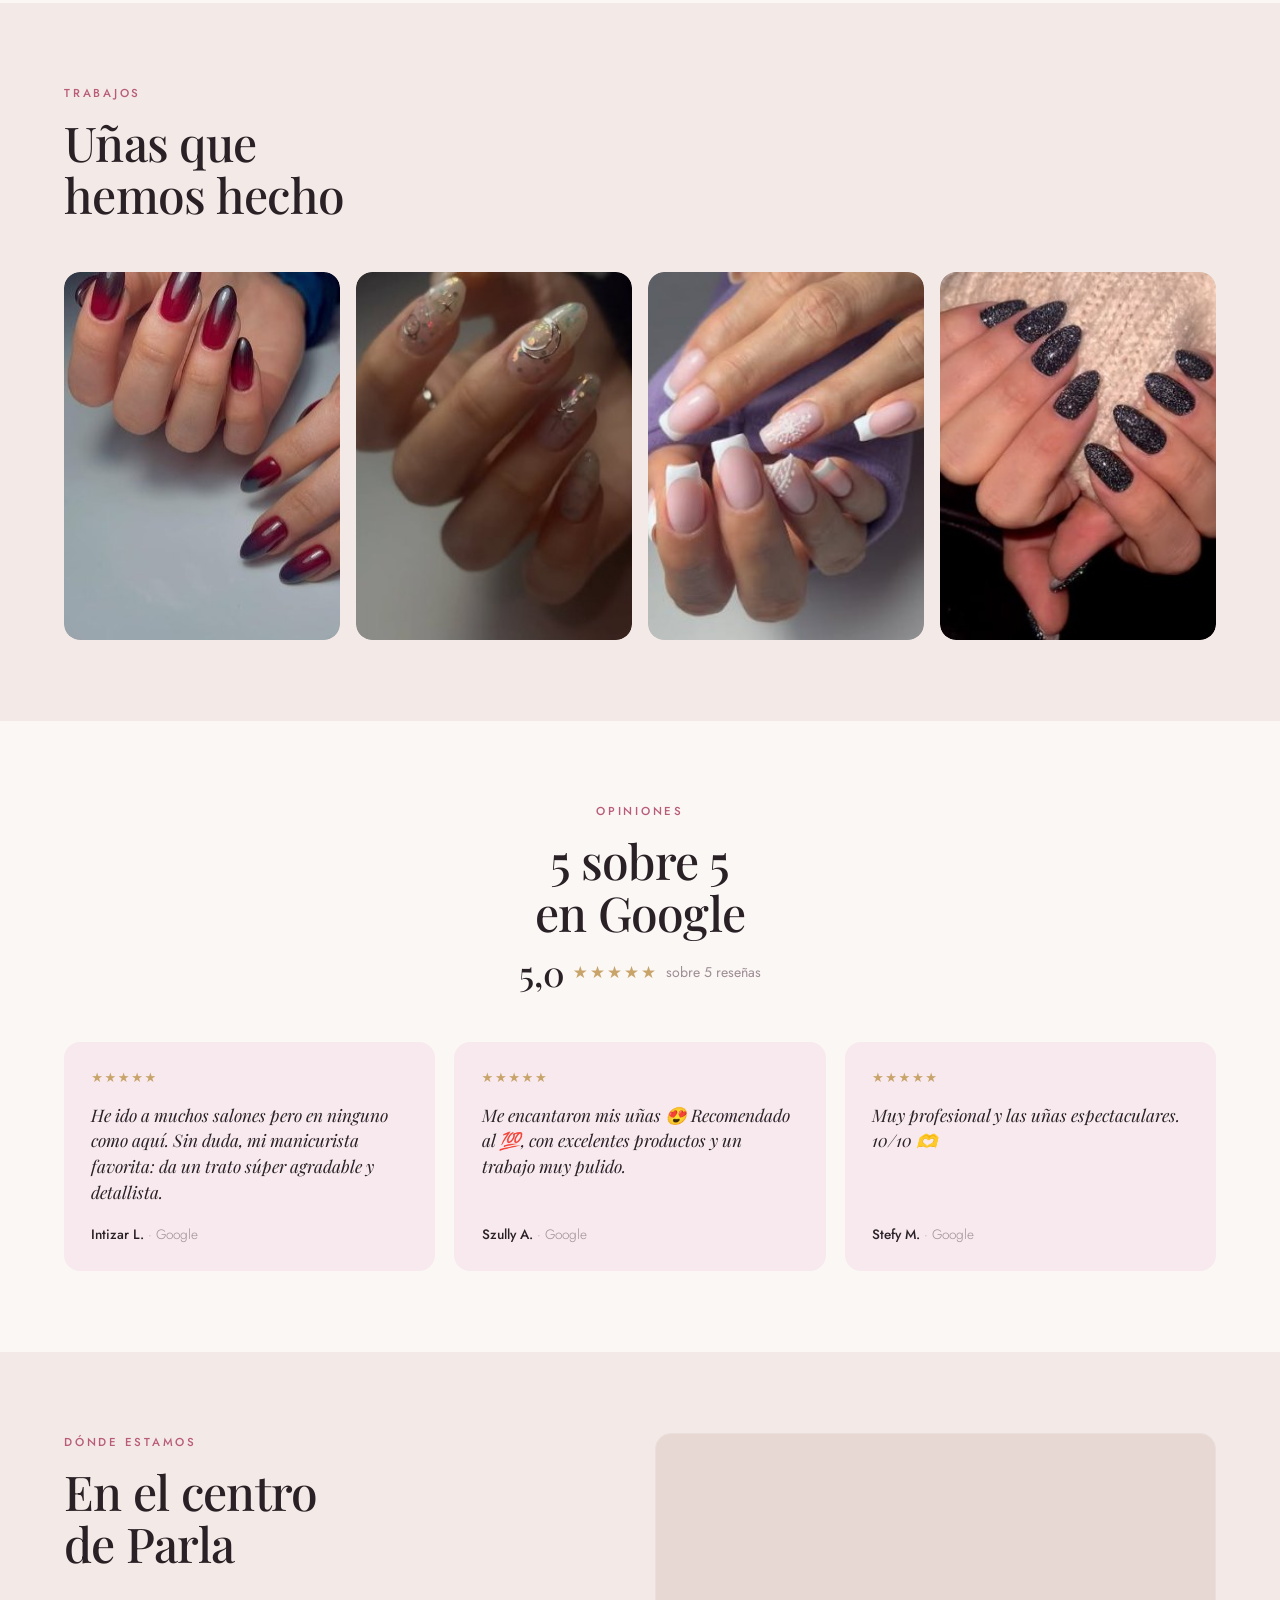
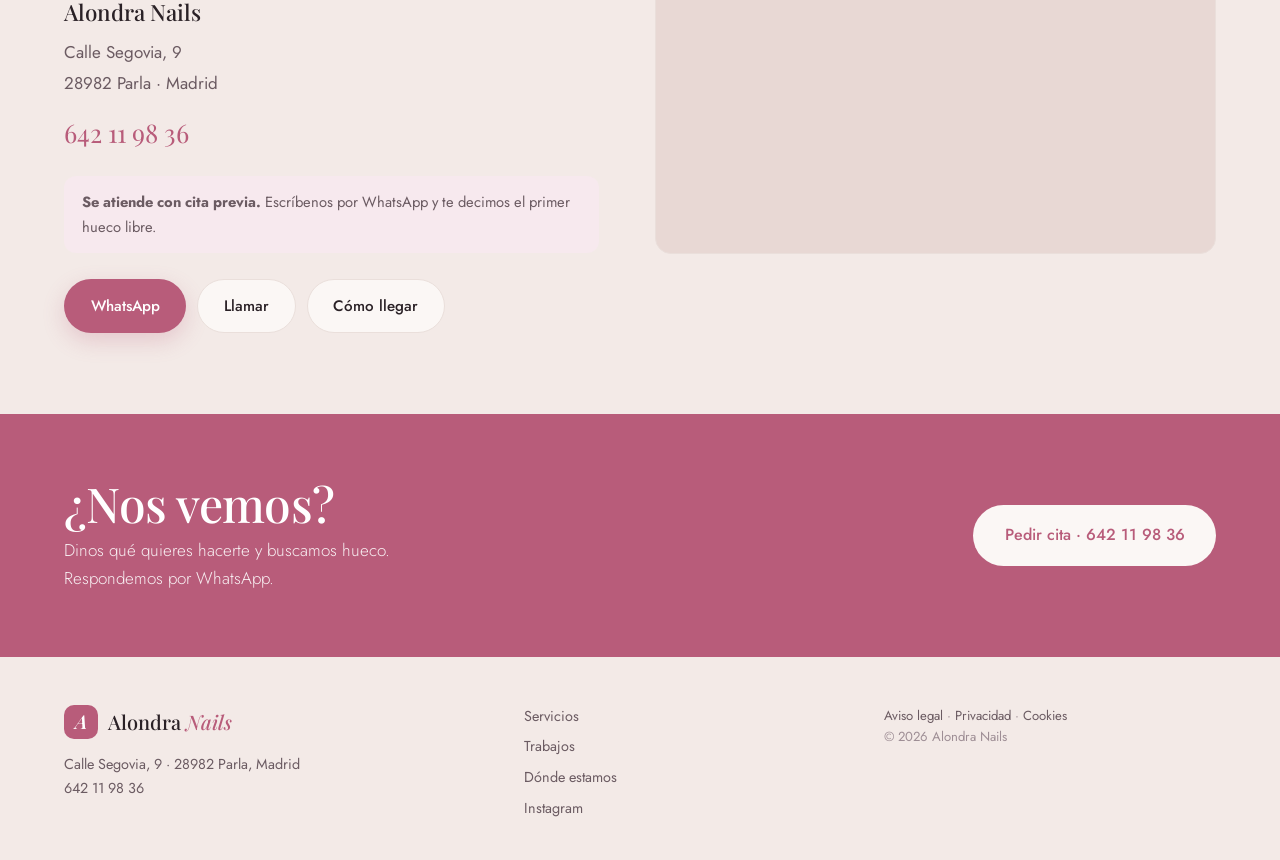
==== commit e6704806: "Alondra Nails: fotos reales y descripción del trabajo en portada - Añadidas 5 fotos (portada + 4 tra" ====
--- a/alondra-nails/index.html
+++ b/alondra-nails/index.html
@@ -77,8 +77,9 @@
         <p class="kicker" data-reveal>Manicura en Parla</p>
         <h1 data-reveal>Unas uñas<br><em>que se notan</em></h1>
         <p class="lead" data-reveal>
-          Salón pequeño en la calle Segovia, con tiempo para cada clienta y
-          trato de tú a tú. Manicura, pedicura, semipermanente y acrílicas.
+          Esmaltado semipermanente, degradados, francesa moderna y diseños con
+          pedrería. Forma de almendra o cuadrada, simétrica uña por uña, y un
+          acabado limpio que aguanta semanas sin saltarse.
         </p>
 
         <div class="cta-row" data-reveal>
@@ -97,7 +98,9 @@
       </div>
 
       <figure class="ph hero__ph" data-label="img/portada.jpg" data-reveal>
-        <img src="img/portada.jpg" alt="Trabajo de uñas de Alondra Nails" fetchpriority="high" decoding="async">
+        <img src="img/portada.jpg" width="312" height="368"
+             alt="Uñas de almendra en burdeos, con acabado brillante"
+             fetchpriority="high" decoding="async">
       </figure>
     </div>
   </section>
@@ -166,23 +169,33 @@
 
       <!-- TODO: sustituir por fotos reales de trabajos del salón -->
       <ul class="galeria" data-reveal>
-        <li><button class="galeria__item" data-caption="Semipermanente">
-          <figure class="ph" data-label="img/t1.jpg"><img src="img/t1.jpg" alt="Uñas con esmaltado semipermanente" loading="lazy" decoding="async"></figure>
+        <li><button class="galeria__item" data-caption="Degradado en rojo">
+          <figure class="ph" data-label="img/t1.jpg">
+            <img src="img/t1.jpg" width="298" height="367"
+                 alt="Uñas de almendra con degradado de rojo a negro"
+                 loading="lazy" decoding="async">
+          </figure>
         </button></li>
-        <li><button class="galeria__item" data-caption="Acrílicas">
-          <figure class="ph" data-label="img/t2.jpg"><img src="img/t2.jpg" alt="Uñas acrílicas" loading="lazy" decoding="async"></figure>
+        <li><button class="galeria__item" data-caption="Nail art con pedrería">
+          <figure class="ph" data-label="img/t2.jpg">
+            <img src="img/t2.jpg" width="275" height="355"
+                 alt="Uñas nude con brillo iridiscente, estrellas y detalles plateados"
+                 loading="lazy" decoding="async">
+          </figure>
         </button></li>
-        <li><button class="galeria__item" data-caption="Nail art">
-          <figure class="ph" data-label="img/t3.jpg"><img src="img/t3.jpg" alt="Diseño de nail art" loading="lazy" decoding="async"></figure>
+        <li><button class="galeria__item" data-caption="Francesa con diseño">
+          <figure class="ph" data-label="img/t3.jpg">
+            <img src="img/t3.jpg" width="283" height="327"
+                 alt="Uñas cuadradas con francesa blanca y un diseño de encaje"
+                 loading="lazy" decoding="async">
+          </figure>
         </button></li>
-        <li><button class="galeria__item" data-caption="Francesa">
-          <figure class="ph" data-label="img/t4.jpg"><img src="img/t4.jpg" alt="Manicura francesa" loading="lazy" decoding="async"></figure>
-        </button></li>
-        <li><button class="galeria__item" data-caption="Pedicura">
-          <figure class="ph" data-label="img/t5.jpg"><img src="img/t5.jpg" alt="Pedicura" loading="lazy" decoding="async"></figure>
-        </button></li>
-        <li><button class="galeria__item" data-caption="El salón">
-          <figure class="ph" data-label="img/t6.jpg"><img src="img/t6.jpg" alt="Interior del salón" loading="lazy" decoding="async"></figure>
+        <li><button class="galeria__item" data-caption="Purpurina">
+          <figure class="ph" data-label="img/t4.jpg">
+            <img src="img/t4.jpg" width="317" height="374"
+                 alt="Uñas de almendra en negro con purpurina"
+                 loading="lazy" decoding="async">
+          </figure>
         </button></li>
       </ul>
     </div>
--- a/alondra-nails/styles.css
+++ b/alondra-nails/styles.css
@@ -158,7 +158,7 @@
 .hero__grid { display: grid; grid-template-columns: 1.05fr .95fr; gap: clamp(2rem, 5vw, 4rem); align-items: center; }
 .hero h1 { margin: 0 0 1.2rem; }
 .hero .cta-row { margin-top: 2rem; }
-.hero__ph { aspect-ratio: 4 / 5; box-shadow: 0 26px 60px rgba(42,33,38,.13); }
+.hero__ph { aspect-ratio: 312 / 368; box-shadow: 0 26px 60px rgba(42,33,38,.13); }
 
 .facts {
   display: flex; flex-wrap: wrap; gap: 1rem 2.6rem;
@@ -202,9 +202,10 @@
 
 /* ---------- Galería ---------- */
 
-.galeria { display: grid; grid-template-columns: repeat(3, 1fr); gap: 1rem; }
+.galeria { display: grid; grid-template-columns: repeat(4, 1fr); gap: 1rem; }
 .galeria__item { display: block; width: 100%; position: relative; border-radius: var(--r); overflow: hidden; }
-.galeria__item .ph { aspect-ratio: 1; }
+/* Las fotos son verticales: se muestran enteras, sin recorte a cuadrado. */
+.galeria__item .ph { aspect-ratio: 3 / 4; }
 .galeria__item:hover .ph img { transform: scale(1.05); }
 .galeria__item::before {
   content: attr(data-caption);
@@ -294,7 +295,7 @@
 }
 @keyframes fade { from { opacity: 0; } }
 .visor__fig { width: min(880px, 100%); text-align: center; }
-.visor__fig > div { aspect-ratio: 1; max-height: 74vh; margin-inline: auto; }
+.visor__fig > div { aspect-ratio: 3 / 4; max-height: 78vh; margin-inline: auto; width: min(420px, 100%); }
 .visor__fig .ph { height: 100%; }
 .visor__fig figcaption { margin-top: .9rem; color: #fff; font-size: .9rem; }
 .visor__cerrar {
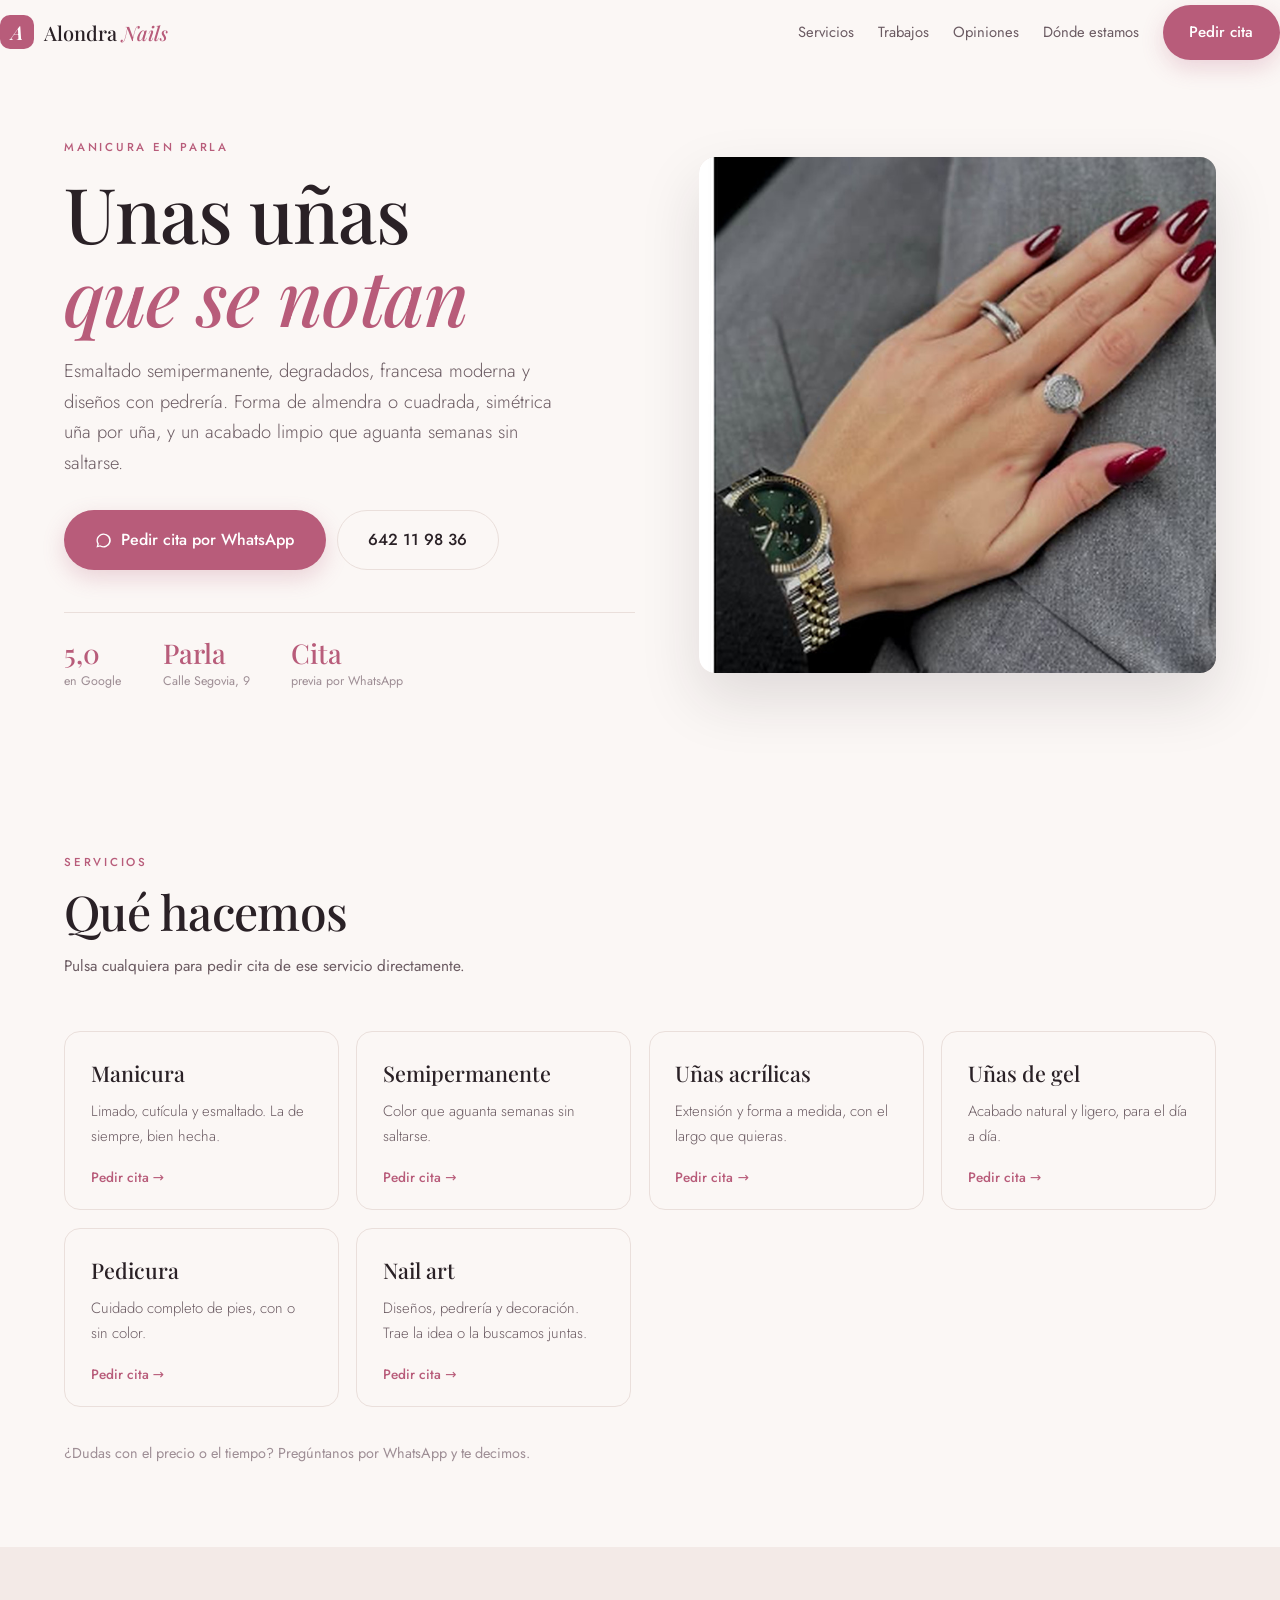
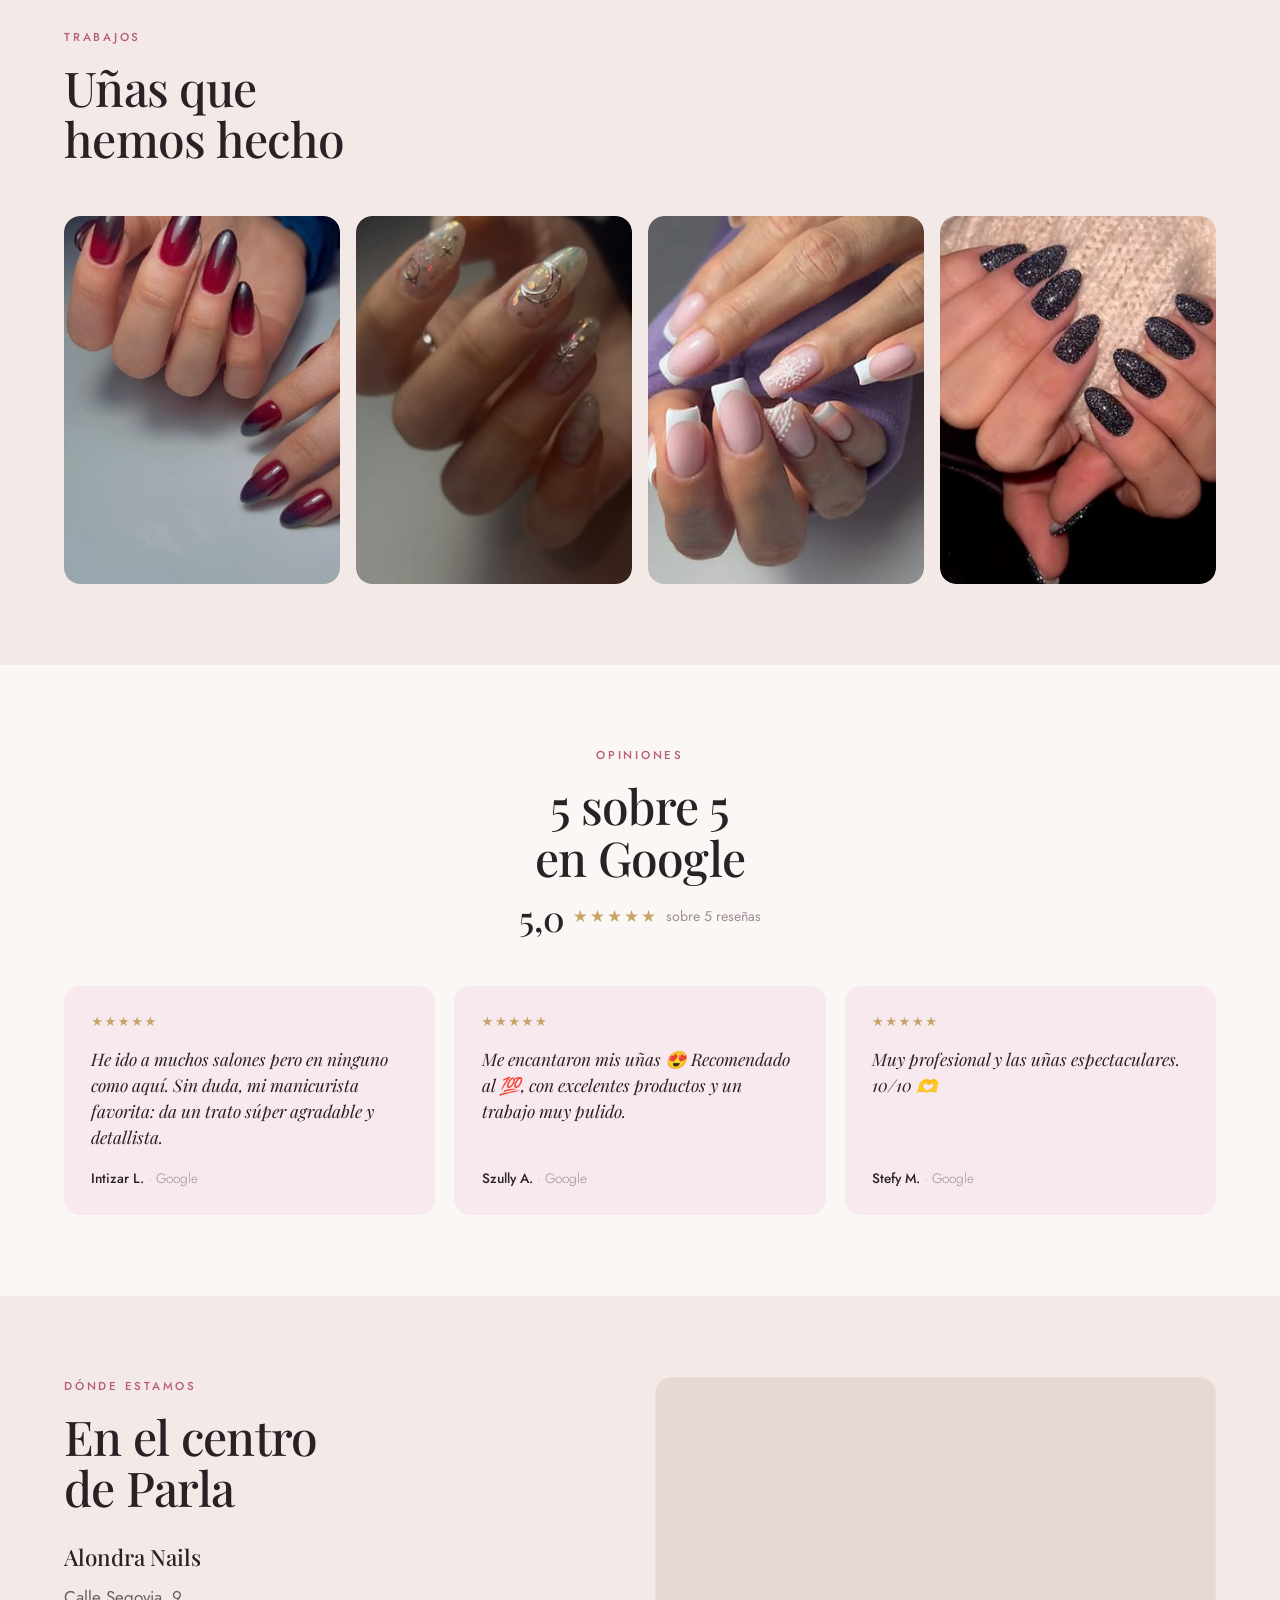
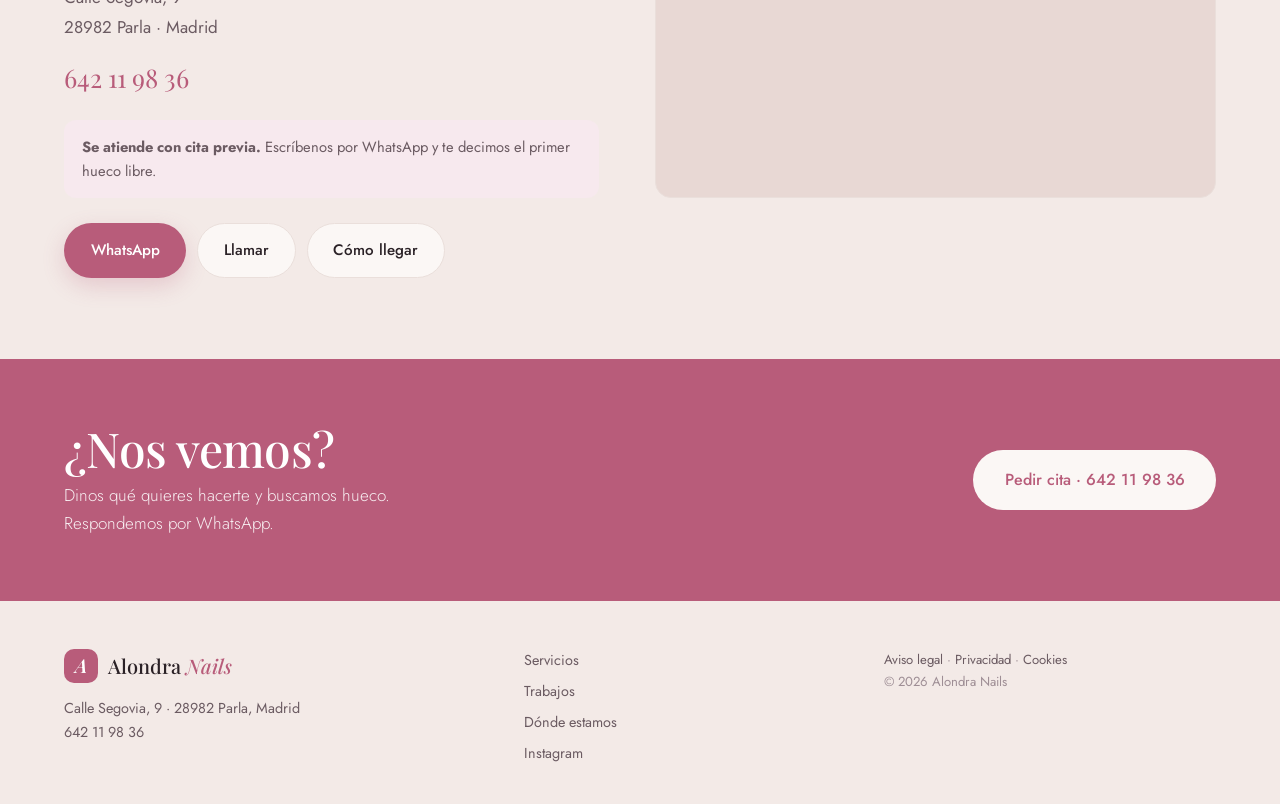
==== commit ed5d8f40: "Alondra Nails: recentrar la foto de portada y mejorar la calidad de las fotos - La portada estaba de" ====
--- a/alondra-nails/index.html
+++ b/alondra-nails/index.html
@@ -98,7 +98,7 @@
       </div>
 
       <figure class="ph hero__ph" data-label="img/portada.jpg" data-reveal>
-        <img src="img/portada.jpg" width="312" height="368"
+        <img src="img/portada.jpg" width="936" height="936"
              alt="Uñas de almendra en burdeos, con acabado brillante"
              fetchpriority="high" decoding="async">
       </figure>
@@ -171,28 +171,28 @@
       <ul class="galeria" data-reveal>
         <li><button class="galeria__item" data-caption="Degradado en rojo">
           <figure class="ph" data-label="img/t1.jpg">
-            <img src="img/t1.jpg" width="298" height="367"
+            <img src="img/t1.jpg" width="656" height="807"
                  alt="Uñas de almendra con degradado de rojo a negro"
                  loading="lazy" decoding="async">
           </figure>
         </button></li>
         <li><button class="galeria__item" data-caption="Nail art con pedrería">
           <figure class="ph" data-label="img/t2.jpg">
-            <img src="img/t2.jpg" width="275" height="355"
+            <img src="img/t2.jpg" width="605" height="781"
                  alt="Uñas nude con brillo iridiscente, estrellas y detalles plateados"
                  loading="lazy" decoding="async">
           </figure>
         </button></li>
         <li><button class="galeria__item" data-caption="Francesa con diseño">
           <figure class="ph" data-label="img/t3.jpg">
-            <img src="img/t3.jpg" width="283" height="327"
+            <img src="img/t3.jpg" width="623" height="719"
                  alt="Uñas cuadradas con francesa blanca y un diseño de encaje"
                  loading="lazy" decoding="async">
           </figure>
         </button></li>
         <li><button class="galeria__item" data-caption="Purpurina">
           <figure class="ph" data-label="img/t4.jpg">
-            <img src="img/t4.jpg" width="317" height="374"
+            <img src="img/t4.jpg" width="697" height="823"
                  alt="Uñas de almendra en negro con purpurina"
                  loading="lazy" decoding="async">
           </figure>
--- a/alondra-nails/styles.css
+++ b/alondra-nails/styles.css
@@ -158,7 +158,7 @@
 .hero__grid { display: grid; grid-template-columns: 1.05fr .95fr; gap: clamp(2rem, 5vw, 4rem); align-items: center; }
 .hero h1 { margin: 0 0 1.2rem; }
 .hero .cta-row { margin-top: 2rem; }
-.hero__ph { aspect-ratio: 312 / 368; box-shadow: 0 26px 60px rgba(42,33,38,.13); }
+.hero__ph { aspect-ratio: 1 / 1; box-shadow: 0 26px 60px rgba(42,33,38,.13); }
 
 .facts {
   display: flex; flex-wrap: wrap; gap: 1rem 2.6rem;
@@ -312,7 +312,7 @@
 
 @media (max-width: 980px) {
   .hero__grid { grid-template-columns: 1fr; }
-  .hero__ph { aspect-ratio: 4 / 3; order: -1; }
+  .hero__ph { aspect-ratio: 1 / 1; order: -1; max-width: 420px; margin-inline: auto; }
   .opiniones { grid-template-columns: 1fr; }
   .galeria { grid-template-columns: repeat(2, 1fr); }
   .pie__in { grid-template-columns: 1fr 1fr; }
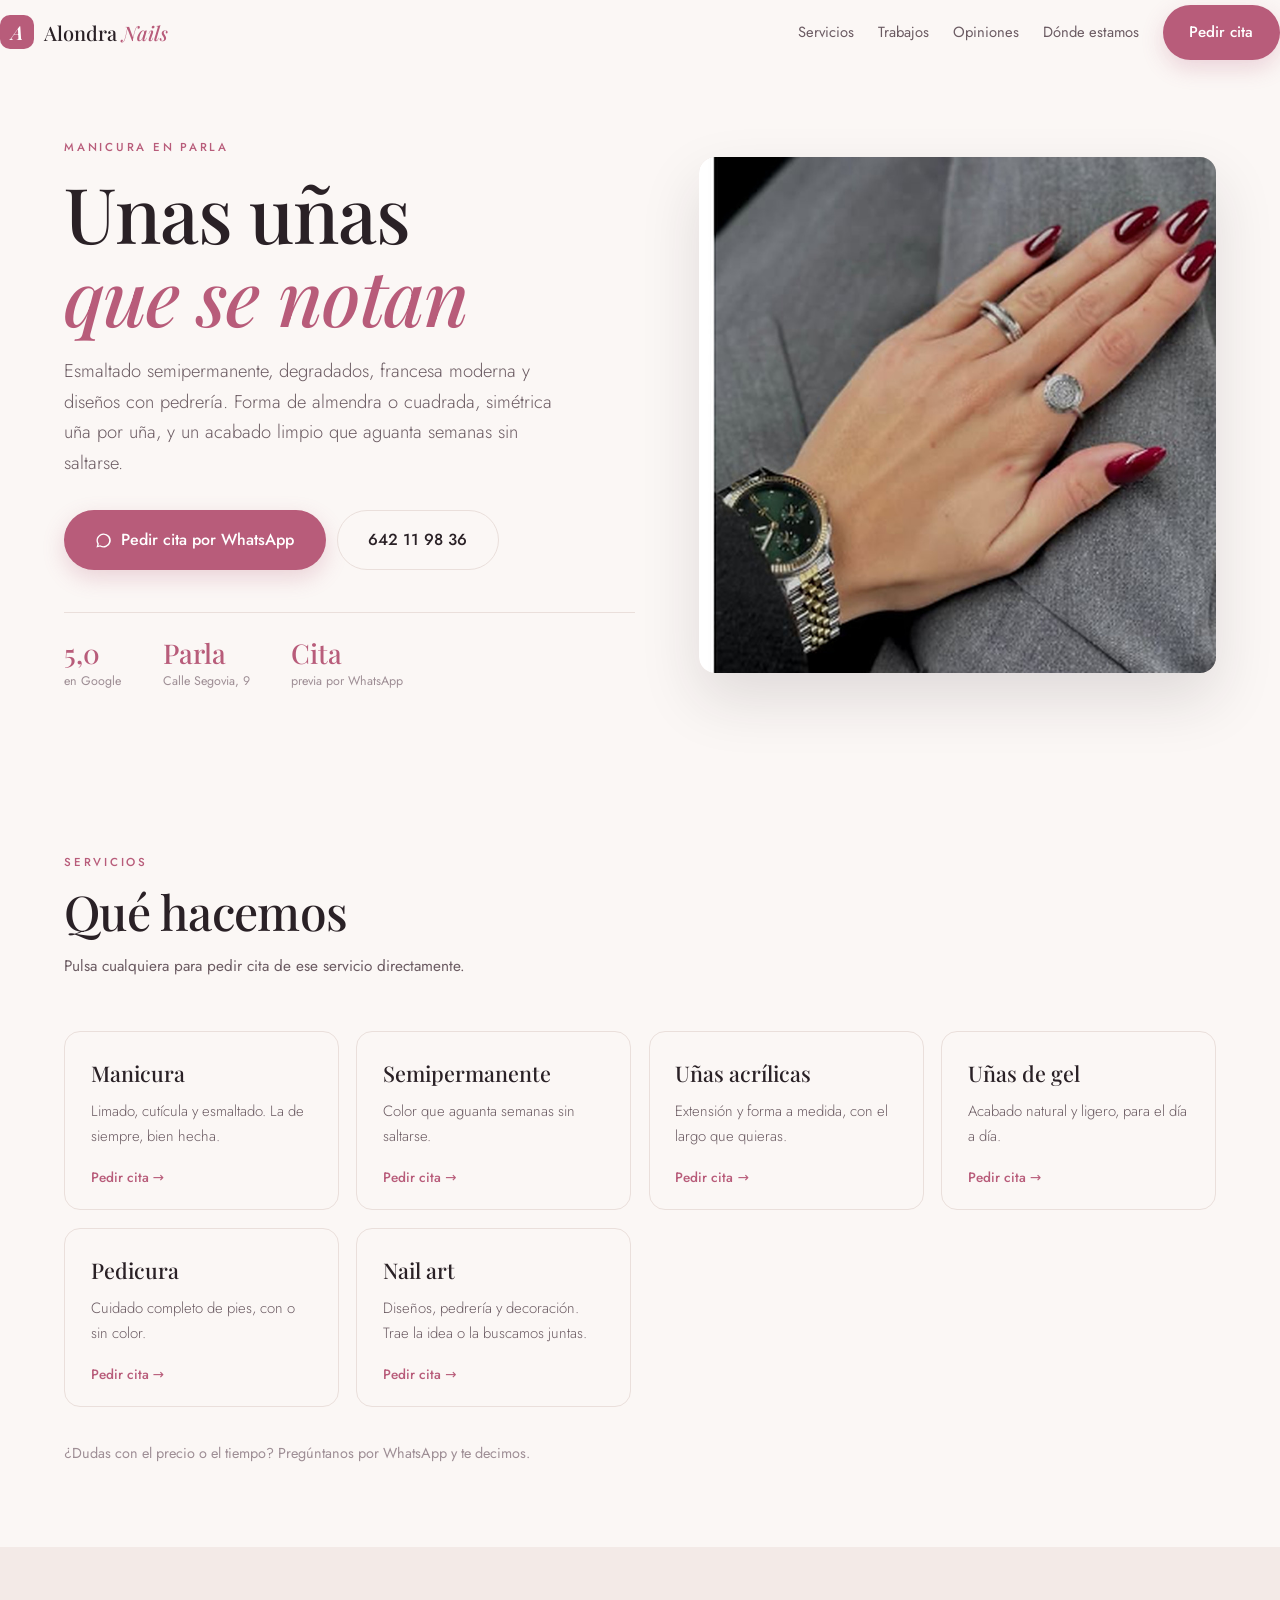
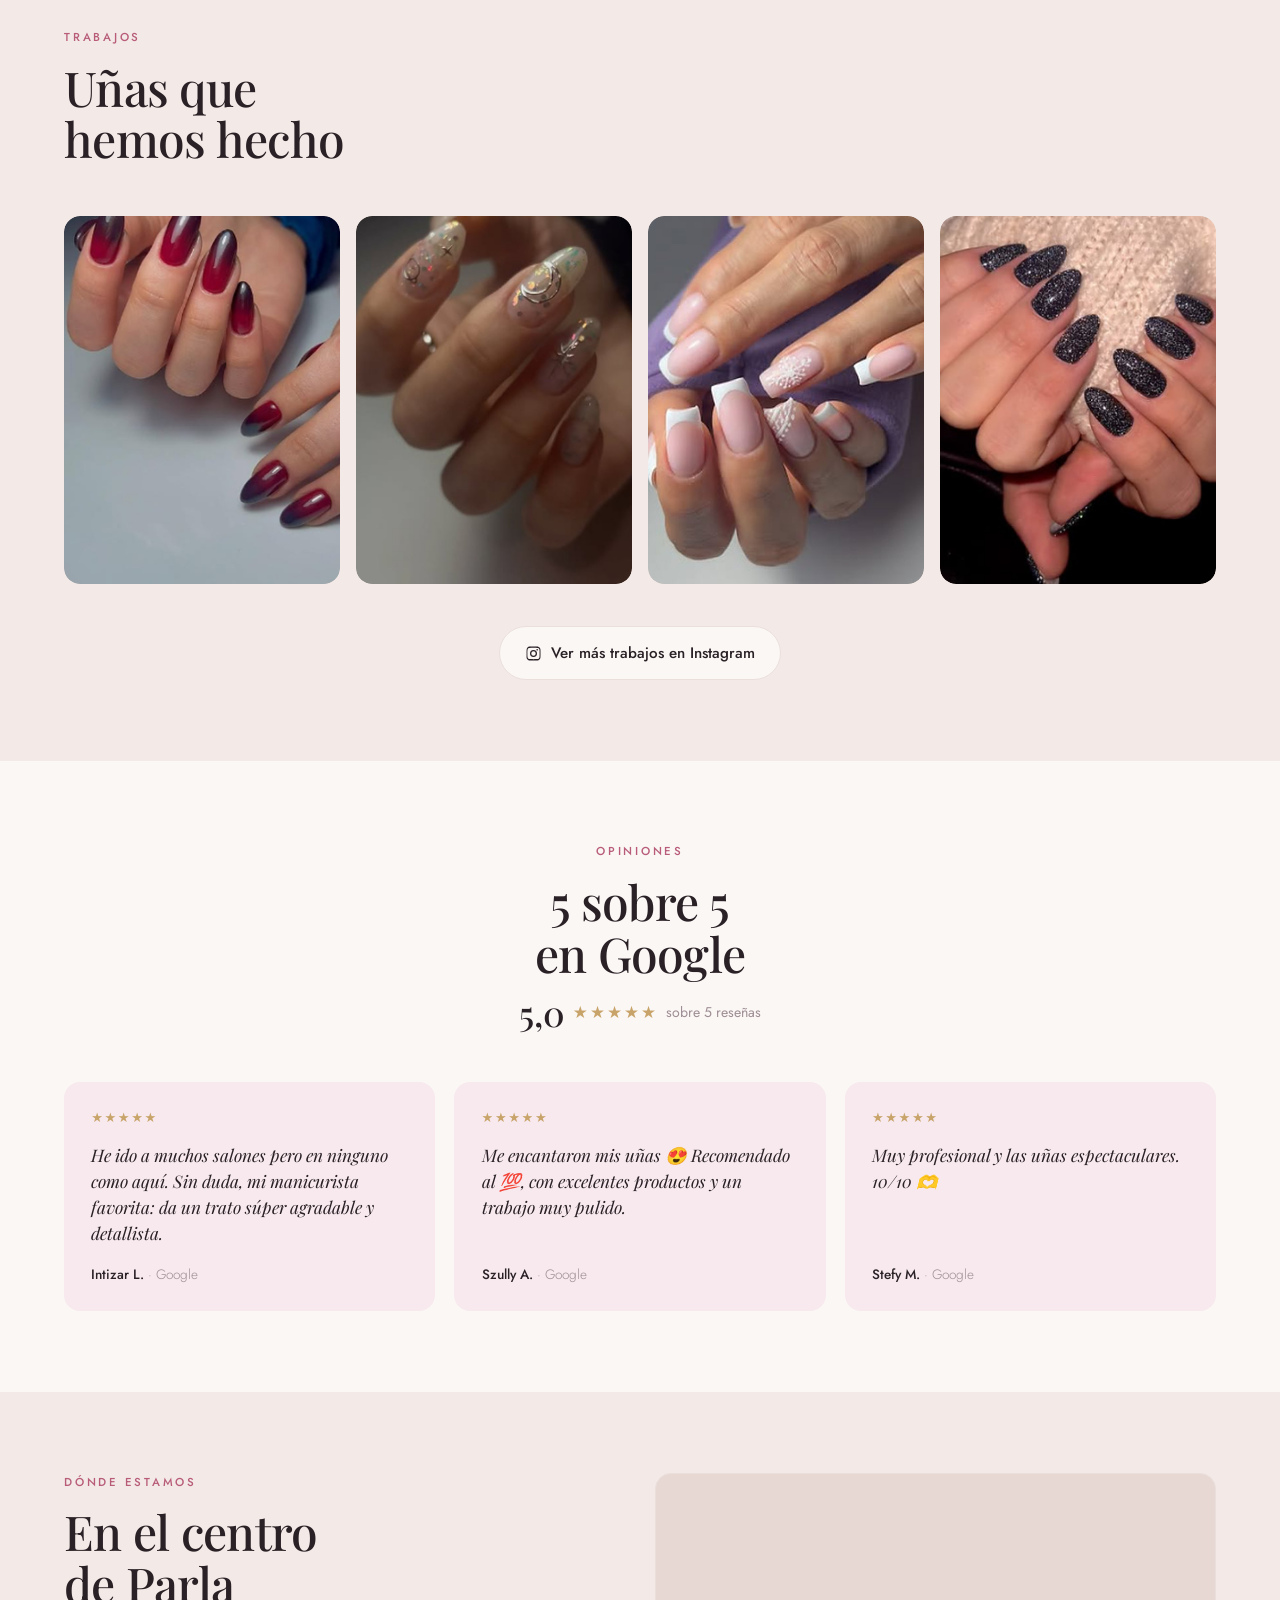
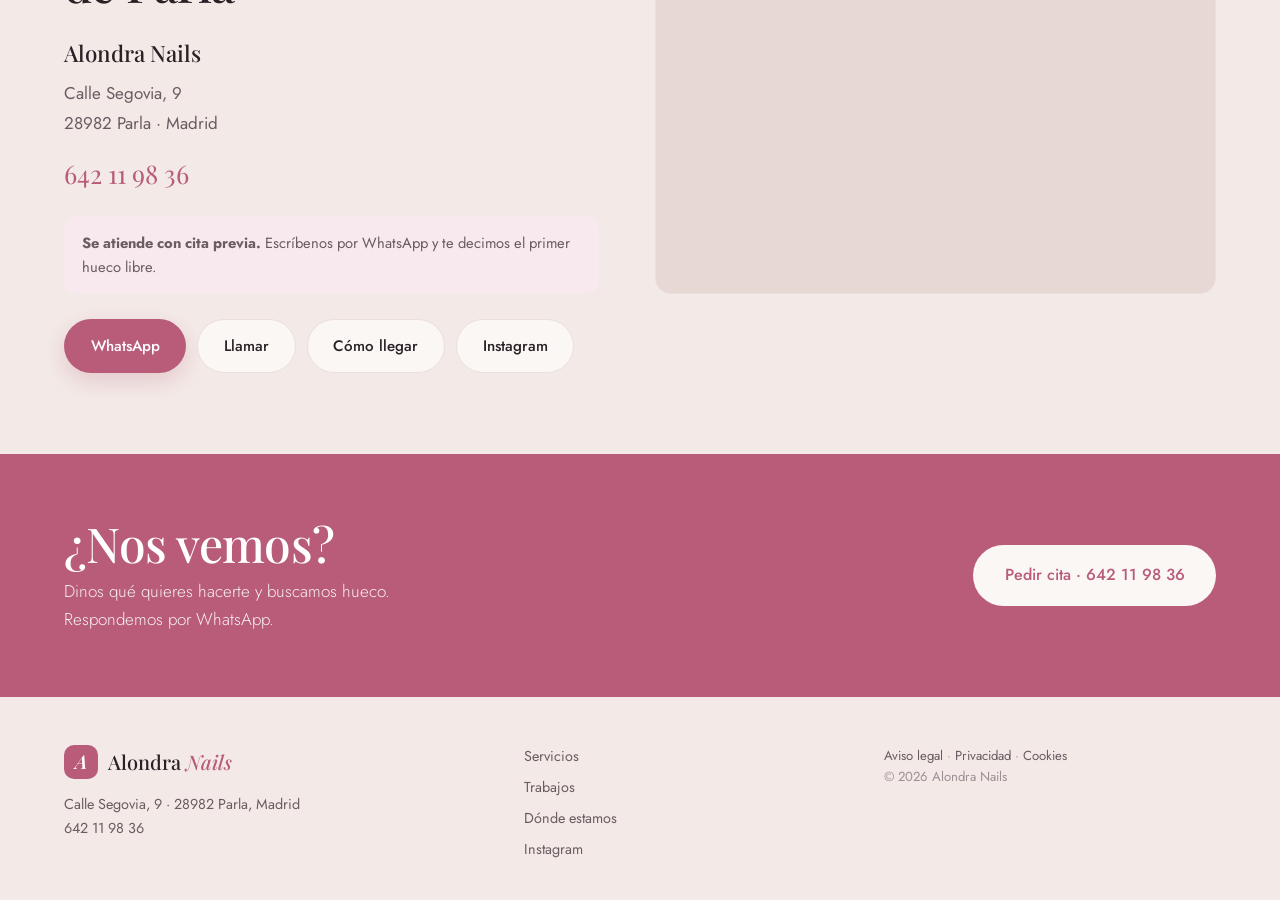
==== commit d020530e: "Alondra Nails: enlazar el perfil de Instagram @alondra_nails06 en cuatro sitios: - Botón «Ver más tr" ====
--- a/alondra-nails/index.html
+++ b/alondra-nails/index.html
@@ -39,7 +39,8 @@
     "addressCountry": "ES"
   },
   "areaServed": "Parla, Madrid",
-  "currenciesAccepted": "EUR"
+  "currenciesAccepted": "EUR",
+  "sameAs": ["https://www.instagram.com/alondra_nails06/"]
 }
 </script>
 </head>
@@ -198,6 +199,14 @@
           </figure>
         </button></li>
       </ul>
+
+      <p class="sec__foot sec__foot--centro" data-reveal>
+        <a class="btn btn--line" href="https://www.instagram.com/alondra_nails06/"
+           target="_blank" rel="noopener">
+          <svg class="ico" viewBox="0 0 24 24" aria-hidden="true"><path d="M12 2.2c3.2 0 3.6 0 4.9.07 1.2.05 1.8.25 2.2.42.6.22 1 .48 1.4.9.43.42.7.83.92 1.4.17.42.37 1.05.42 2.24.06 1.28.07 1.66.07 4.88s-.01 3.6-.07 4.88c-.05 1.19-.25 1.82-.42 2.24-.22.57-.49.98-.91 1.4-.42.42-.83.68-1.4.9-.42.17-1.05.37-2.24.42-1.28.06-1.66.07-4.88.07s-3.6-.01-4.88-.07c-1.19-.05-1.82-.25-2.24-.42-.57-.22-.98-.48-1.4-.9-.42-.42-.69-.83-.91-1.4-.17-.42-.37-1.05-.42-2.24C2.21 15.6 2.2 15.22 2.2 12s.01-3.6.07-4.88c.05-1.19.25-1.82.42-2.24.22-.57.49-.98.91-1.4.42-.42.83-.68 1.4-.9.42-.17 1.05-.37 2.24-.42C8.52 2.21 8.9 2.2 12 2.2zm0 1.8c-3.16 0-3.5.01-4.74.07-.9.04-1.39.19-1.71.32-.43.17-.74.37-1.06.69-.32.32-.52.63-.69 1.06-.13.32-.28.81-.32 1.71C3.42 9.09 3.4 9.43 3.4 12s.02 2.91.08 4.15c.4.9.19 1.39.32 1.71.17.43.37.74.69 1.06.32.32.63.52 1.06.69.32.13.81.28 1.71.32 1.24.06 1.58.07 4.74.07s3.5-.01 4.74-.07c.9-.04 1.39-.19 1.71-.32.43-.17.74-.37 1.06-.69.32-.32.52-.63.69-1.06.13-.32.28-.81.32-1.71.06-1.24.07-1.58.07-4.15s-.01-2.91-.07-4.15c-.04-.9-.19-1.39-.32-1.71a2.9 2.9 0 00-.69-1.06 2.9 2.9 0 00-1.06-.69c-.32-.13-.81-.28-1.71-.32C15.5 4.01 15.16 4 12 4zm0 3.06a4.94 4.94 0 110 9.88 4.94 4.94 0 010-9.88zm0 1.8a3.14 3.14 0 100 6.28 3.14 3.14 0 000-6.28zm5.15-3.2a1.16 1.16 0 110 2.32 1.16 1.16 0 010-2.32z"/></svg>
+          Ver más trabajos en Instagram
+        </a>
+      </p>
     </div>
   </section>
 
@@ -276,6 +285,7 @@
           <a class="btn btn--solid" href="#" data-cita="general">WhatsApp</a>
           <a class="btn btn--line" href="tel:+34642119836">Llamar</a>
           <a class="btn btn--line" href="https://www.google.com/maps/search/?api=1&query=Calle+Segovia+9+28982+Parla+Madrid" target="_blank" rel="noopener">Cómo llegar</a>
+          <a class="btn btn--line" href="https://www.instagram.com/alondra_nails06/" target="_blank" rel="noopener">Instagram</a>
         </div>
       </div>
 
@@ -316,8 +326,7 @@
       <a href="#servicios">Servicios</a>
       <a href="#trabajos">Trabajos</a>
       <a href="#donde">Dónde estamos</a>
-      <!-- TODO: enlace real de Instagram, que en este sector es donde está el público -->
-      <a href="#">Instagram</a>
+      <a href="https://www.instagram.com/alondra_nails06/" target="_blank" rel="noopener">Instagram</a>
     </nav>
     <p class="pie__legal">
       <a href="#">Aviso legal</a> · <a href="#">Privacidad</a> · <a href="#">Cookies</a><br>
--- a/alondra-nails/styles.css
+++ b/alondra-nails/styles.css
@@ -176,6 +176,7 @@
 .sec__head h2 { margin-bottom: 1rem; }
 .sec__note { color: var(--tinta-2); font-size: .96rem; }
 .sec__foot { margin-top: 2.2rem; font-size: .9rem; color: var(--tinta-3); }
+.sec__foot--centro { text-align: center; margin-top: 2.6rem; }
 
 .two { display: grid; gap: clamp(2rem, 5vw, 3.5rem); align-items: start; }
 @media (min-width: 900px) { .two { grid-template-columns: 1fr 1.05fr; } }
